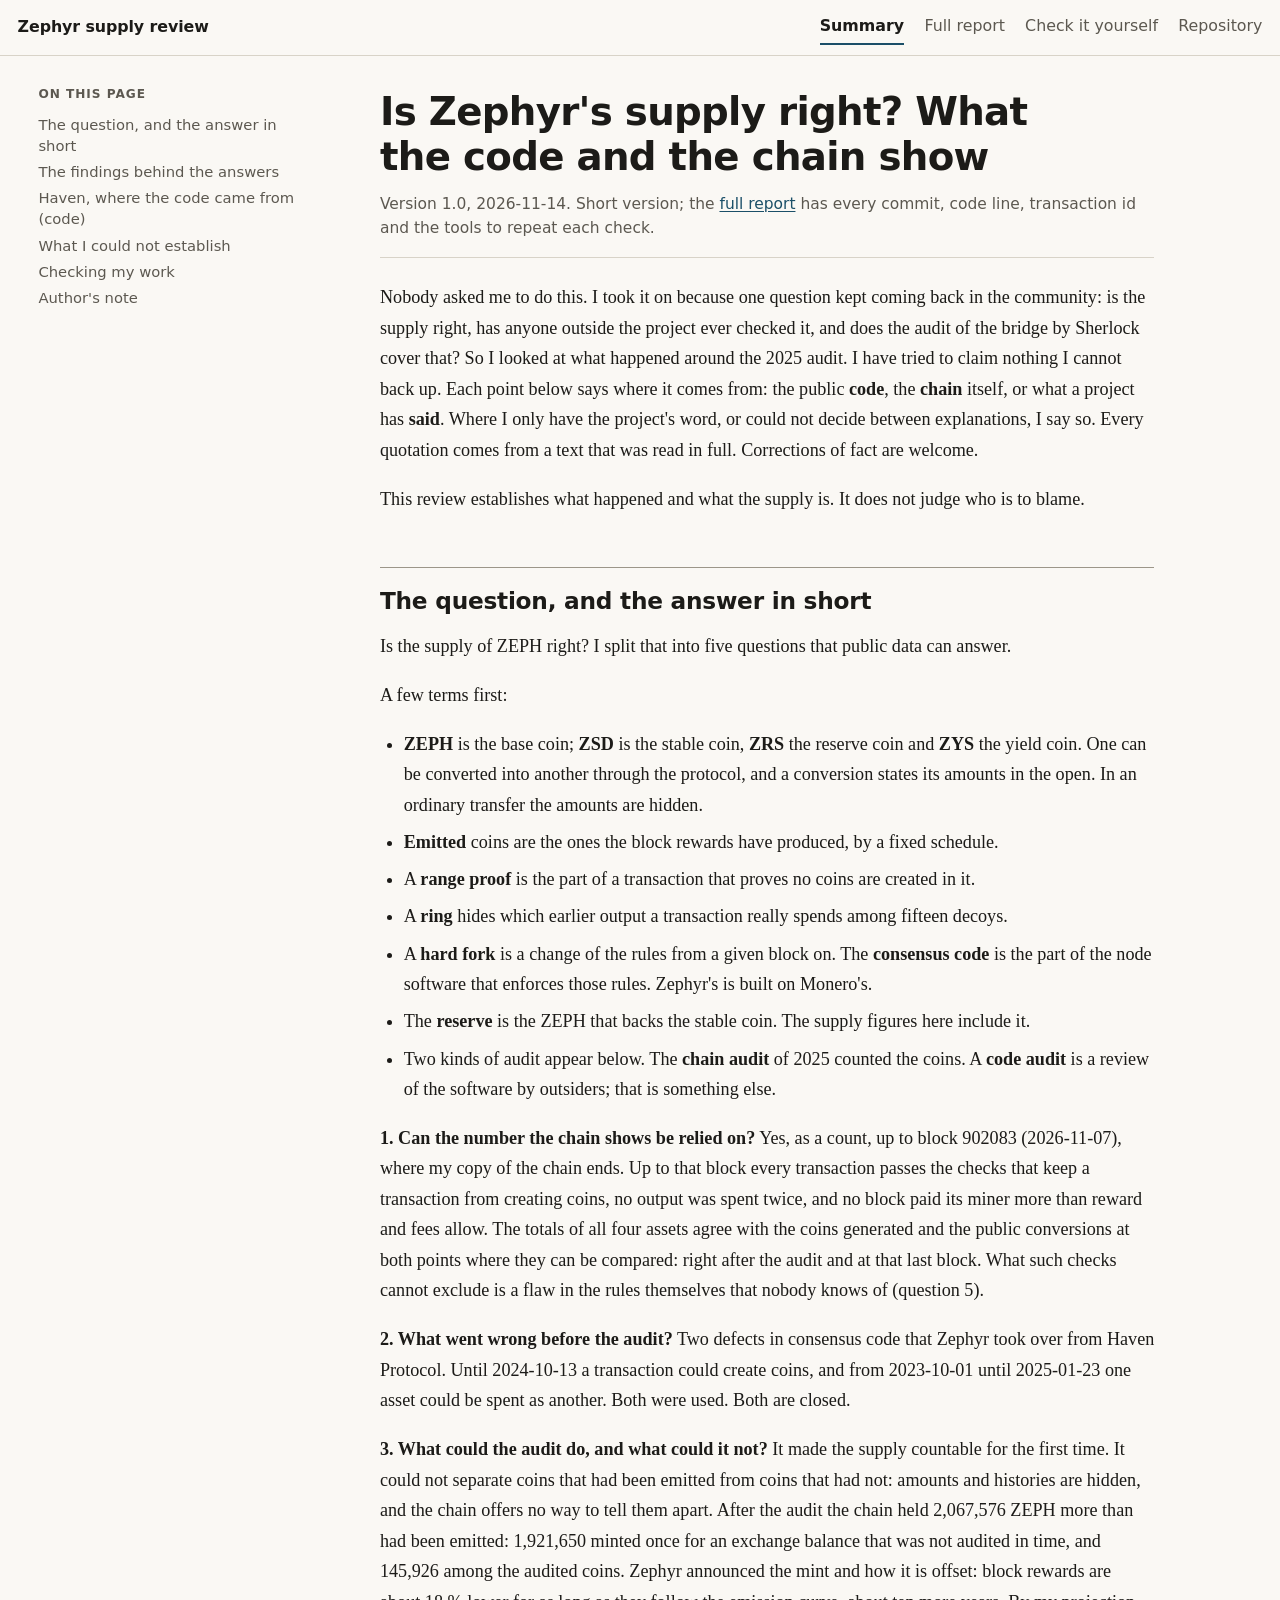
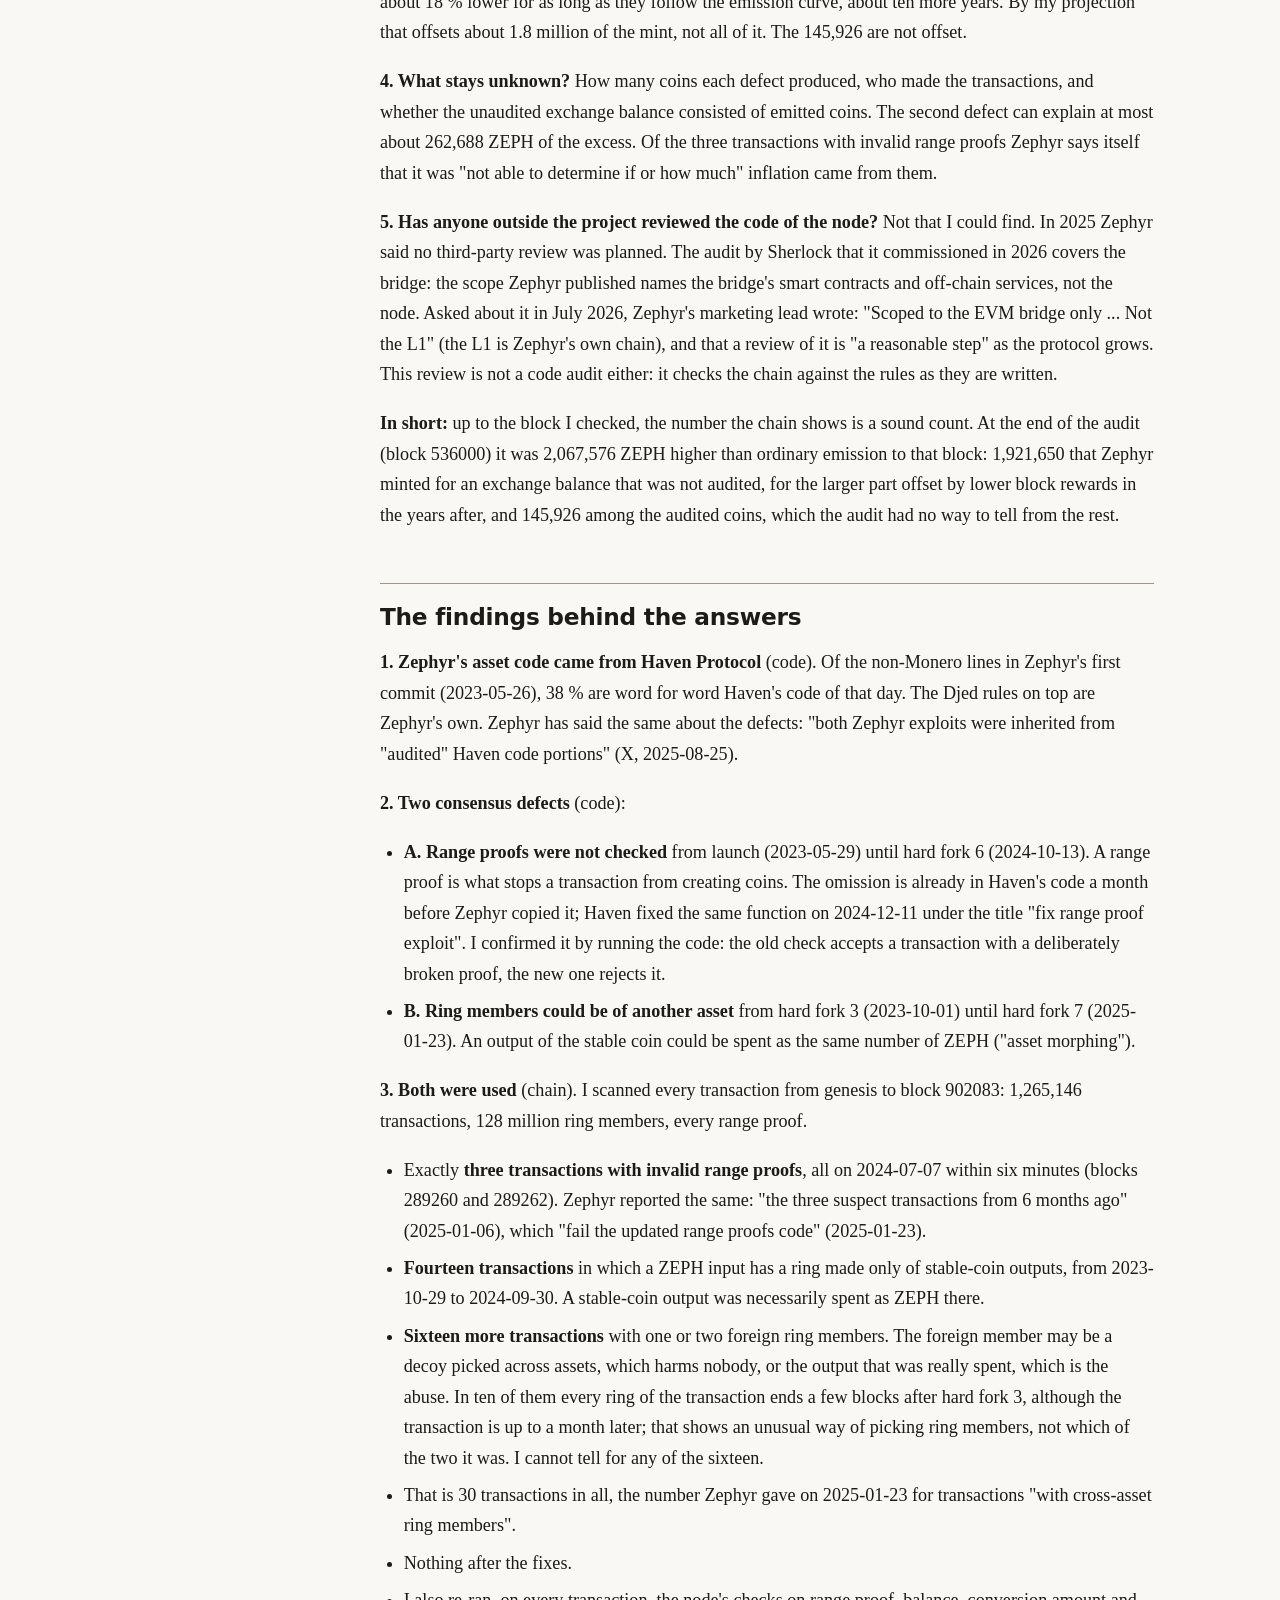
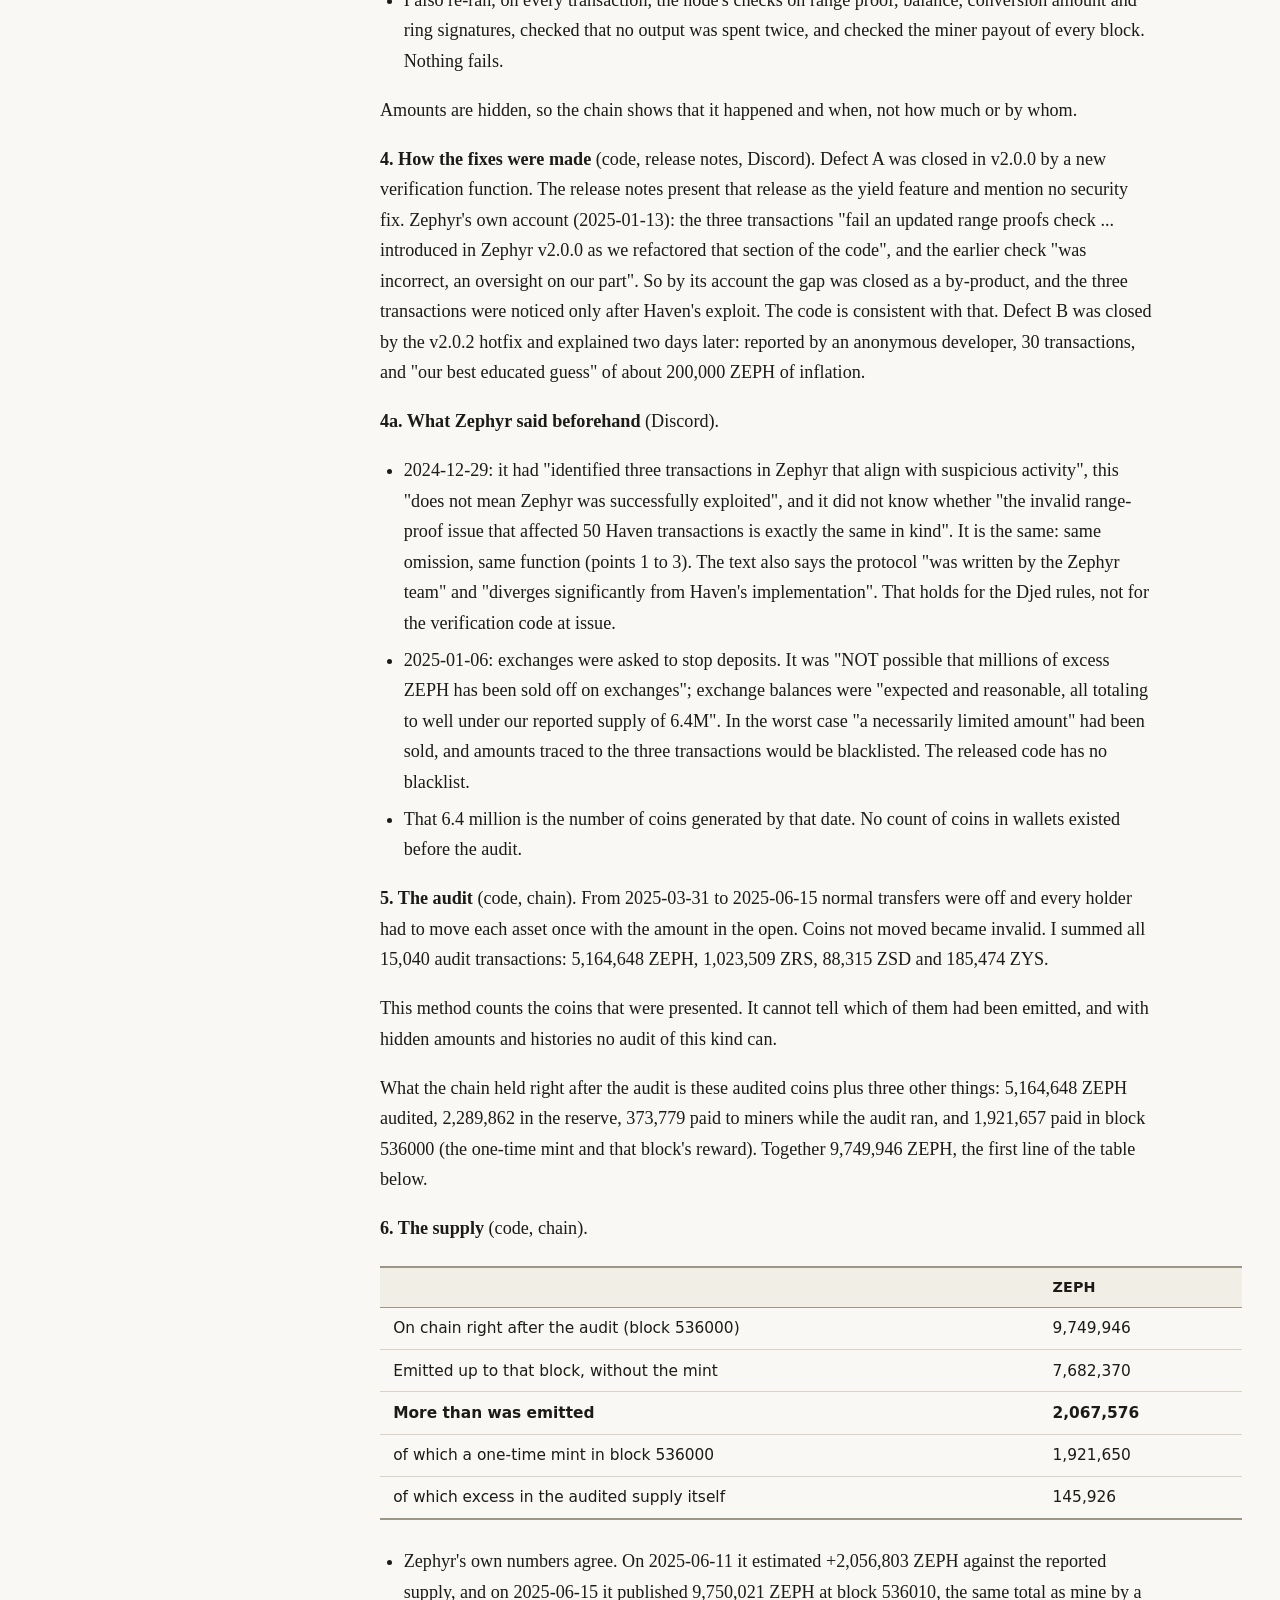
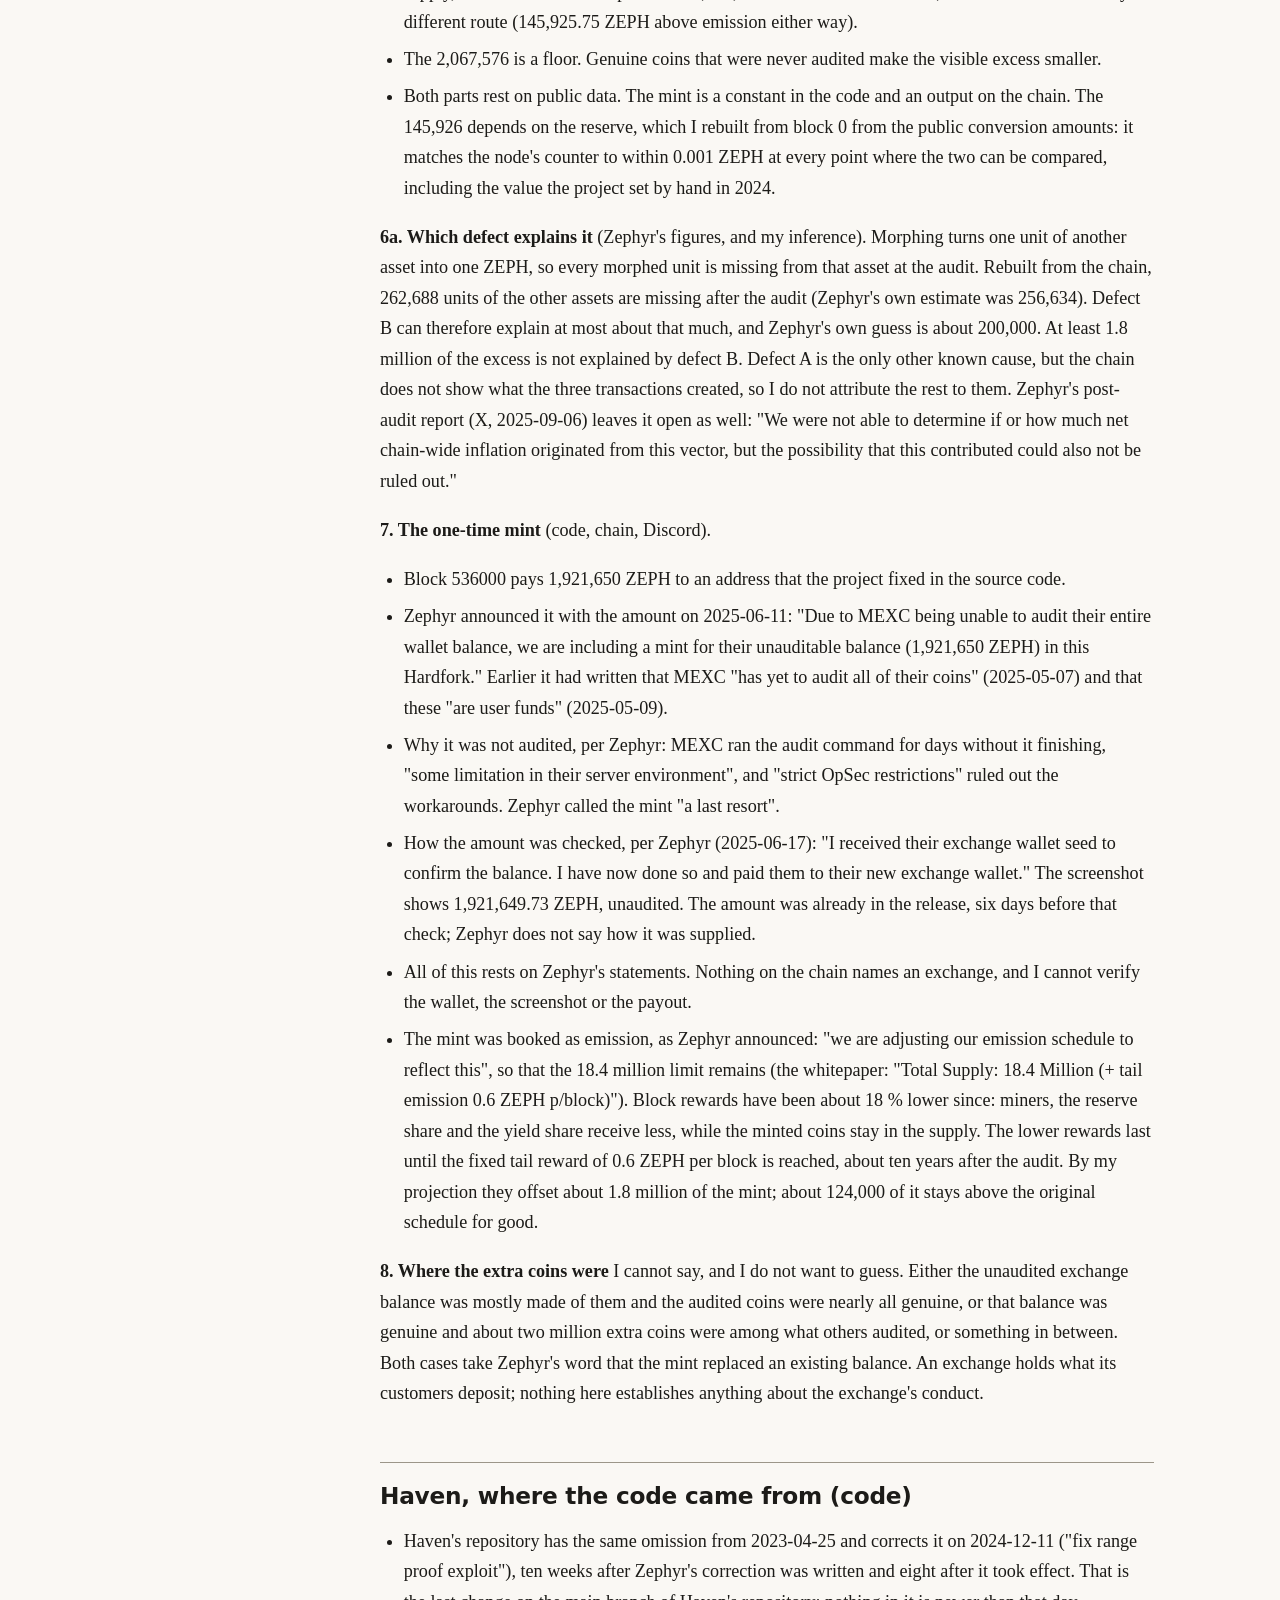
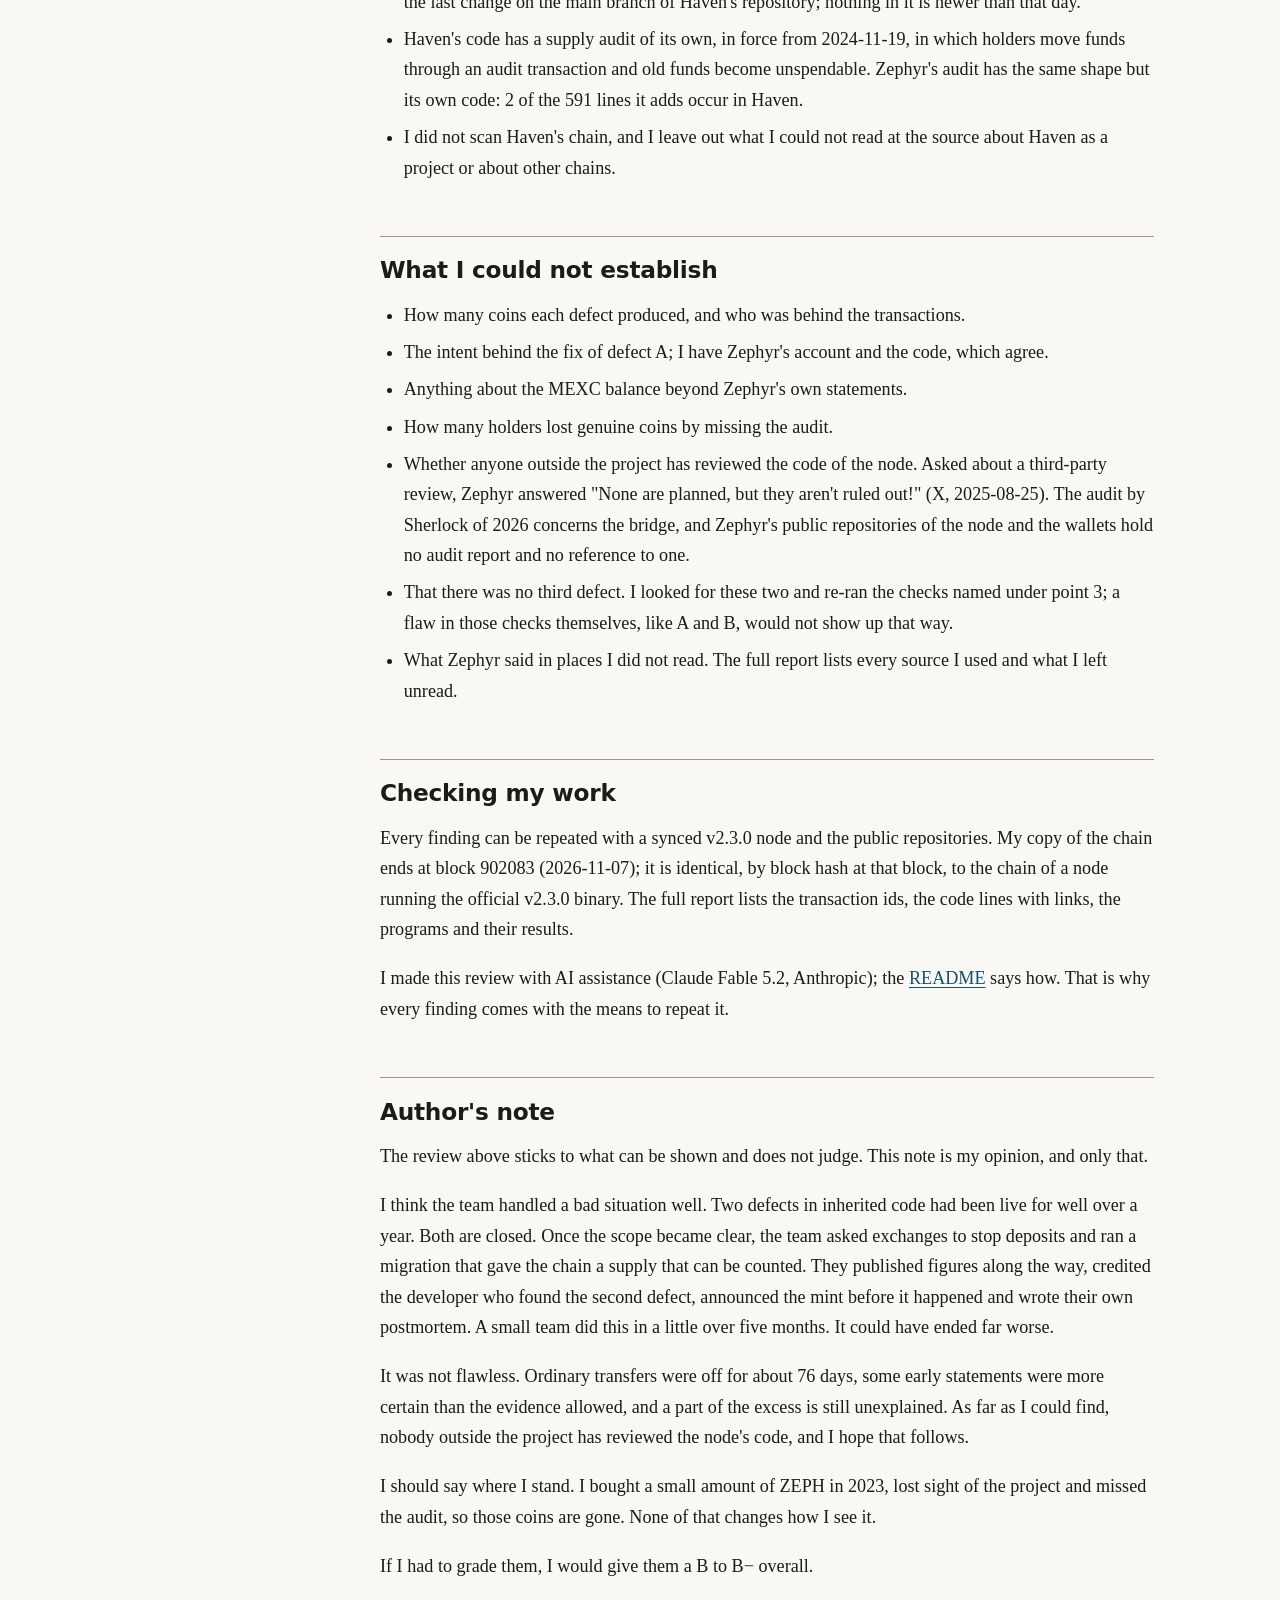
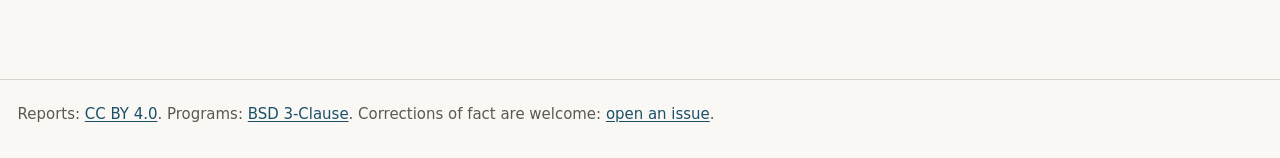
==== docs/index.html @ b732bb7c "Review of Zephyr's ZEPH supply after the 2025 chain audit, version 1.0 - REPORT.md, the short report" ====
<!doctype html>
<html lang="en">
<head>
<meta charset="utf-8">
<meta name="viewport" content="width=device-width, initial-scale=1">
<title>Is Zephyr&#x27;s supply right? What the code and the chain show</title>
<meta name="description" content="A review of the Zephyr Protocol supply after the 2025 chain audit: what the public code and the public chain show.">
<meta name="referrer" content="no-referrer">
<link rel="stylesheet" href="style.css">
</head>
<body class="index">
<a class="skip" href="#content">Skip to the text</a>
<header class="site">
<a class="name" href="index.html">Zephyr supply review</a>
<nav aria-label="Pages"><a href="index.html" aria-current="page">Summary</a><a href="full.html">Full report</a><a href="verify.html">Check it yourself</a><a href="https://github.com/loki-notfound/zephyr-supply-review">Repository</a></nav>
</header>
<div class="layout">
<aside>
<details class="toc"><summary>On this page</summary><ol><li><a href="#the-question-and-the-answer-in-short">The question, and the answer in short</a></li><li><a href="#the-findings-behind-the-answers">The findings behind the answers</a></li><li><a href="#haven-where-the-code-came-from-code">Haven, where the code came from (code)</a></li><li><a href="#what-i-could-not-establish">What I could not establish</a></li><li><a href="#checking-my-work">Checking my work</a></li><li><a href="#author-s-note">Author&#x27;s note</a></li></ol></details>
<nav class="toc" aria-label="On this page"><p class="label">On this page</p><ol><li><a href="#the-question-and-the-answer-in-short">The question, and the answer in short</a></li><li><a href="#the-findings-behind-the-answers">The findings behind the answers</a></li><li><a href="#haven-where-the-code-came-from-code">Haven, where the code came from (code)</a></li><li><a href="#what-i-could-not-establish">What I could not establish</a></li><li><a href="#checking-my-work">Checking my work</a></li><li><a href="#author-s-note">Author&#x27;s note</a></li></ol></nav>
</aside>
<main id="content">
<h1>Is Zephyr's supply right? What the code and the chain show</h1>
<p><em>Version 1.0, 2026-11-14. Short version; the <a href="full.html">full report</a> has every commit, code
line, transaction id and the tools to repeat each check.</em></p>
<p>Nobody asked me to do this. I took it on because one question kept coming back in the
community: is the supply right, has anyone outside the project ever checked it, and does the
audit of the bridge by Sherlock cover that? So I looked at what happened around the 2025 audit. I have
tried to claim nothing I cannot back up. Each point below says where it comes from: the public
<strong>code</strong>, the <strong>chain</strong> itself, or what a project has <strong>said</strong>. Where I only have the project's
word, or could not decide between explanations, I say so. Every quotation comes from
a text that was read in full. Corrections of fact are welcome.</p>
<p>This review establishes what happened and what the supply is. It does not judge who is to
blame.</p>
<h2 id="the-question-and-the-answer-in-short">The question, and the answer in short</h2>
<p>Is the supply of ZEPH right? I split that into five questions that public data can answer.</p>
<p>A few terms first:</p>
<ul>
<li><strong>ZEPH</strong> is the base coin; <strong>ZSD</strong> is the stable coin, <strong>ZRS</strong> the reserve coin and <strong>ZYS</strong> the
yield coin. One can be converted into another through the protocol, and a conversion states
its amounts in the open. In an ordinary transfer the amounts are hidden.</li>
<li><strong>Emitted</strong> coins are the ones the block rewards have produced, by a fixed schedule.</li>
<li>A <strong>range proof</strong> is the part of a transaction that proves no coins are created in it.</li>
<li>A <strong>ring</strong> hides which earlier output a transaction really spends among fifteen decoys.</li>
<li>A <strong>hard fork</strong> is a change of the rules from a given block on. The <strong>consensus code</strong> is the
part of the node software that enforces those rules. Zephyr's is built on Monero's.</li>
<li>The <strong>reserve</strong> is the ZEPH that backs the stable coin. The supply figures here include it.</li>
<li>Two kinds of audit appear below. The <strong>chain audit</strong> of 2025 counted the coins. A <strong>code
audit</strong> is a review of the software by outsiders; that is something else.</li>
</ul>
<p><strong>1. Can the number the chain shows be relied on?</strong> Yes, as a count, up to block 902083
(2026-11-07), where my copy of the chain ends. Up to that block every transaction passes the
checks that keep a transaction from creating coins, no output was spent twice, and no block
paid its miner more than reward and fees allow. The totals of all four assets agree with the
coins generated and the public conversions at both points where they can be compared: right
after the audit and at that last block. What such checks cannot exclude is a flaw in the rules themselves that nobody knows of
(question 5).</p>
<p><strong>2. What went wrong before the audit?</strong> Two defects in consensus code that Zephyr took over
from Haven Protocol. Until 2024-10-13 a transaction could create coins, and from 2023-10-01
until 2025-01-23 one asset could be spent as another. Both were used. Both are closed.</p>
<p><strong>3. What could the audit do, and what could it not?</strong> It made the supply countable for the
first time. It could not separate coins that had been emitted from coins that had not: amounts
and histories are hidden, and the chain offers no way to tell them apart. After the audit the
chain held 2,067,576 ZEPH more than had been emitted: 1,921,650 minted once for an exchange
balance that was not audited in time, and 145,926 among the audited coins. Zephyr announced the
mint and how it is offset: block rewards are about 18 % lower for as long as they follow the
emission curve, about ten more years. By my projection that offsets about 1.8 million of the
mint, not all of it. The 145,926 are not offset.</p>
<p><strong>4. What stays unknown?</strong> How many coins each defect produced, who made the transactions, and
whether the unaudited exchange balance consisted of emitted coins. The second defect can
explain at most about 262,688 ZEPH of the excess. Of the three transactions with invalid range
proofs Zephyr says itself that it was &quot;not able to determine if or how much&quot; inflation came
from them.</p>
<p><strong>5. Has anyone outside the project reviewed the code of the node?</strong> Not that I could find. In
2025 Zephyr said no third-party review was planned. The audit by Sherlock that it commissioned in 2026 covers the bridge:
the scope Zephyr published names the bridge's smart contracts and off-chain services, not the
node. Asked about it in July 2026, Zephyr's marketing lead wrote: &quot;Scoped to the EVM bridge
only ... Not the L1&quot; (the L1 is Zephyr's own chain), and that a review of it is &quot;a reasonable
step&quot; as the protocol grows. This review is not a code audit either: it checks the chain against the rules as they are
written.</p>
<p><strong>In short:</strong> up to the block I checked, the number the chain shows is a sound count. At the
end of the audit (block 536000) it was 2,067,576 ZEPH higher than ordinary emission to that
block: 1,921,650 that Zephyr minted for an exchange balance that was not audited, for the larger
part offset by lower block rewards in the years after, and 145,926 among the audited coins,
which the audit had no way to tell from the rest.</p>
<h2 id="the-findings-behind-the-answers">The findings behind the answers</h2>
<p><strong>1. Zephyr's asset code came from Haven Protocol</strong> (code). Of the non-Monero lines in Zephyr's
first commit (2023-05-26), 38 % are word for word Haven's code of that day. The Djed rules on
top are Zephyr's own. Zephyr has said the same about the defects: &quot;both Zephyr exploits were
inherited from &quot;audited&quot; Haven code portions&quot; (X, 2025-08-25).</p>
<p><strong>2. Two consensus defects</strong> (code):</p>
<ul>
<li><strong>A. Range proofs were not checked</strong> from launch (2023-05-29) until hard fork 6 (2024-10-13).
A range proof is what stops a transaction from creating coins. The omission is already in
Haven's code a month before Zephyr copied it; Haven fixed the same function on 2024-12-11
under the title &quot;fix range proof exploit&quot;. I confirmed it by running the code: the old check
accepts a transaction with a deliberately broken proof, the new one rejects it.</li>
<li><strong>B. Ring members could be of another asset</strong> from hard fork 3 (2023-10-01) until hard fork 7
(2025-01-23). An output of the stable coin could be spent as the same number of ZEPH (&quot;asset
morphing&quot;).</li>
</ul>
<p><strong>3. Both were used</strong> (chain). I scanned every transaction from genesis to block 902083:
1,265,146 transactions, 128 million ring members, every range proof.</p>
<ul>
<li>Exactly <strong>three transactions with invalid range proofs</strong>, all on 2024-07-07 within six
minutes (blocks 289260 and 289262). Zephyr reported the same: &quot;the three suspect
transactions from 6 months ago&quot; (2025-01-06), which &quot;fail the updated range proofs code&quot;
(2025-01-23).</li>
<li><strong>Fourteen transactions</strong> in which a ZEPH input has a ring made only of stable-coin outputs,
from 2023-10-29 to 2024-09-30. A stable-coin output was necessarily spent as ZEPH there.</li>
<li><strong>Sixteen more transactions</strong> with one or two foreign ring members. The foreign member may be
a decoy picked across assets, which harms nobody, or the output that was really spent, which
is the abuse. In ten of them every ring of the transaction ends a few blocks after hard fork
3, although the transaction is up to a month later; that shows an unusual way of picking ring
members, not which of the two it was. I cannot tell for any of the sixteen.</li>
<li>That is 30 transactions in all, the number Zephyr gave on 2025-01-23 for transactions &quot;with
cross-asset ring members&quot;.</li>
<li>Nothing after the fixes.</li>
<li>I also re-ran, on every transaction, the node's checks on range proof, balance, conversion
amount and ring signatures, checked that no output was spent twice, and checked the miner
payout of every block. Nothing fails.</li>
</ul>
<p>Amounts are hidden, so the chain shows that it happened and when, not how much or by whom.</p>
<p><strong>4. How the fixes were made</strong> (code, release notes, Discord). Defect A was closed in v2.0.0 by a
new verification function. The release notes present that release as the yield feature and
mention no security fix. Zephyr's own account (2025-01-13): the three transactions &quot;fail an
updated range proofs check ... introduced in Zephyr v2.0.0 as we refactored that section of the
code&quot;, and the earlier check &quot;was incorrect, an oversight on our part&quot;. So by its account the
gap was closed as a by-product, and the three transactions were noticed only after Haven's
exploit. The code is consistent with that. Defect B was closed by the v2.0.2 hotfix and explained
two days later: reported by an anonymous developer, 30 transactions, and &quot;our best educated
guess&quot; of about 200,000 ZEPH of inflation.</p>
<p><strong>4a. What Zephyr said beforehand</strong> (Discord).</p>
<ul>
<li>2024-12-29: it had &quot;identified three transactions in Zephyr that align with suspicious
activity&quot;, this &quot;does not mean Zephyr was successfully exploited&quot;, and it did not know whether
&quot;the invalid range-proof issue that affected 50 Haven transactions is exactly the same in
kind&quot;. It is the same: same omission, same function (points 1 to 3). The text also says the
protocol &quot;was written by the Zephyr team&quot; and &quot;diverges significantly from Haven's
implementation&quot;. That holds for the Djed rules, not for the verification code at issue.</li>
<li>2025-01-06: exchanges were asked to stop deposits. It was &quot;NOT possible that millions of
excess ZEPH has been sold off on exchanges&quot;; exchange balances were &quot;expected and reasonable,
all totaling to well under our reported supply of 6.4M&quot;. In the worst case &quot;a necessarily
limited amount&quot; had been sold, and amounts traced to the three transactions would be
blacklisted. The released code has no blacklist.</li>
<li>That 6.4 million is the number of coins generated by that date. No count of coins in wallets
existed before the audit.</li>
</ul>
<p><strong>5. The audit</strong> (code, chain). From 2025-03-31 to 2025-06-15 normal transfers were off and
every holder had to move each asset once with the amount in the open. Coins not moved became
invalid. I summed all 15,040 audit transactions: 5,164,648 ZEPH, 1,023,509 ZRS, 88,315 ZSD and
185,474 ZYS.</p>
<p>This method counts the coins that were presented. It cannot tell which of them had been
emitted, and with hidden amounts and histories no audit of this kind can.</p>
<p>What the chain held right after the audit is these audited coins plus three other things:
5,164,648 ZEPH audited, 2,289,862 in the reserve, 373,779 paid to miners while the audit ran,
and 1,921,657 paid in block 536000 (the one-time mint and that block's reward). Together
9,749,946 ZEPH, the first line of the table below.</p>
<p><strong>6. The supply</strong> (code, chain).</p>
<div class="table"><table>
<thead>
<tr>
<th></th>
<th>ZEPH</th>
</tr>
</thead>
<tbody>
<tr>
<td>On chain right after the audit (block 536000)</td>
<td class="nw">9,749,946</td>
</tr>
<tr>
<td>Emitted up to that block, without the mint</td>
<td class="nw">7,682,370</td>
</tr>
<tr>
<td><strong>More than was emitted</strong></td>
<td><strong>2,067,576</strong></td>
</tr>
<tr>
<td>of which a one-time mint in block 536000</td>
<td class="nw">1,921,650</td>
</tr>
<tr>
<td>of which excess in the audited supply itself</td>
<td class="nw">145,926</td>
</tr>
</tbody>
</table></div>
<ul>
<li>Zephyr's own numbers agree. On 2025-06-11 it estimated +2,056,803 ZEPH against the reported
supply, and on 2025-06-15 it published 9,750,021 ZEPH at block 536010, the same total as mine
by a different route (145,925.75 ZEPH above emission either way).</li>
<li>The 2,067,576 is a floor. Genuine coins that were never audited make the visible excess
smaller.</li>
<li>Both parts rest on public data. The mint is a constant in the code and an output on the
chain. The 145,926 depends on the reserve, which I rebuilt from block 0 from the public
conversion amounts: it matches the node's counter to within 0.001 ZEPH at every point where
the two can be compared, including the value the project set by hand in 2024.</li>
</ul>
<p><strong>6a. Which defect explains it</strong> (Zephyr's figures, and my inference). Morphing turns one unit
of another asset into one ZEPH, so every morphed unit is missing from that asset at the audit.
Rebuilt from the chain, 262,688 units of the other assets are missing after the audit (Zephyr's
own estimate was 256,634). Defect B can therefore explain at most about that much, and Zephyr's
own guess is about 200,000. At least 1.8 million of the excess is not explained by defect B.
Defect A is the only other known cause, but the chain does not show what the three transactions created, so I do not
attribute the rest to them. Zephyr's post-audit report (X, 2025-09-06) leaves it open as well: &quot;We
were not able to determine if or how much net chain-wide inflation originated from this vector,
but the possibility that this contributed could also not be ruled out.&quot;</p>
<p><strong>7. The one-time mint</strong> (code, chain, Discord).</p>
<ul>
<li>Block 536000 pays 1,921,650 ZEPH to an address that the project fixed in the source code.</li>
<li>Zephyr announced it with the amount on 2025-06-11: &quot;Due to MEXC being unable to audit their
entire wallet balance, we are including a mint for their unauditable balance (1,921,650 ZEPH)
in this Hardfork.&quot; Earlier it had written that MEXC &quot;has yet to audit all of their coins&quot;
(2025-05-07) and that these &quot;are user funds&quot; (2025-05-09).</li>
<li>Why it was not audited, per Zephyr: MEXC ran the audit command for days without it finishing,
&quot;some limitation in their server environment&quot;, and &quot;strict OpSec restrictions&quot; ruled out the
workarounds. Zephyr called the mint &quot;a last resort&quot;.</li>
<li>How the amount was checked, per Zephyr (2025-06-17): &quot;I received their exchange wallet seed to
confirm the balance. I have now done so and paid them to their new exchange wallet.&quot; The
screenshot shows 1,921,649.73 ZEPH, unaudited. The amount was already in the release, six
days before that check; Zephyr does not say how it was supplied.</li>
<li>All of this rests on Zephyr's statements. Nothing on the chain names an exchange, and I cannot
verify the wallet, the screenshot or the payout.</li>
<li>The mint was booked as emission, as Zephyr announced: &quot;we are adjusting our emission schedule
to reflect this&quot;, so that the 18.4 million limit remains (the whitepaper: &quot;Total Supply:
18.4 Million (+ tail emission 0.6 ZEPH p/block)&quot;). Block rewards have been about 18 %
lower since: miners, the reserve share and the yield share receive less, while the minted
coins stay in the supply. The lower rewards last until the fixed tail reward of 0.6 ZEPH per
block is reached, about ten years after the audit. By my projection they offset about 1.8
million of the mint; about 124,000 of it stays above the original schedule for good.</li>
</ul>
<p><strong>8. Where the extra coins were</strong> I cannot say, and I do not want to guess. Either the unaudited
exchange balance was mostly made of them and the audited coins were nearly all genuine, or that
balance was genuine and about two million extra coins were among what others audited, or
something in between. Both cases take Zephyr's word that the mint replaced an existing balance.
An exchange holds what its customers deposit; nothing here establishes anything about the
exchange's conduct.</p>
<h2 id="haven-where-the-code-came-from-code">Haven, where the code came from (code)</h2>
<ul>
<li>Haven's repository has the same omission from 2023-04-25 and corrects it on 2024-12-11
(&quot;fix range proof exploit&quot;), ten weeks after Zephyr's correction was written and eight after
it took effect. That is the last change on the main branch of Haven's repository; nothing in it
is newer than that day.</li>
<li>Haven's code has a supply audit of its own, in force from 2024-11-19, in which holders move
funds through an audit transaction and old funds become unspendable. Zephyr's audit has the
same shape but its own code: 2 of the 591 lines it adds occur in Haven.</li>
<li>I did not scan Haven's chain, and I leave out what I could not read at the source about Haven
as a project or about other chains.</li>
</ul>
<h2 id="what-i-could-not-establish">What I could not establish</h2>
<ul>
<li>How many coins each defect produced, and who was behind the transactions.</li>
<li>The intent behind the fix of defect A; I have Zephyr's account and the code, which agree.</li>
<li>Anything about the MEXC balance beyond Zephyr's own statements.</li>
<li>How many holders lost genuine coins by missing the audit.</li>
<li>Whether anyone outside the project has reviewed the code of the node. Asked about a
third-party review, Zephyr answered &quot;None are planned, but they aren't ruled out!&quot; (X,
2025-08-25). The audit by Sherlock of 2026 concerns the bridge, and Zephyr's public
repositories of the node and the wallets hold no audit report and no reference to one.</li>
<li>That there was no third defect. I looked for these two and re-ran the checks named under point 3; a
flaw in those checks themselves, like A and B, would not show up that way.</li>
<li>What Zephyr said in places I did not read. The full report lists every source I used and
what I left unread.</li>
</ul>
<h2 id="checking-my-work">Checking my work</h2>
<p>Every finding can be repeated with a synced v2.3.0 node and the public repositories. My copy of
the chain ends at block 902083 (2026-11-07); it is identical, by block hash at that block, to
the chain of a node running the official v2.3.0 binary. The full report lists the transaction ids, the code lines with
links, the programs and their results.</p>
<p>I made this review with AI assistance (Claude Fable 5.2, Anthropic); the
<a href="verify.html#how-this-was-made">README</a> says how. That is why every finding comes with the means
to repeat it.</p>
<h2 id="author-s-note">Author's note</h2>
<p>The review above sticks to what can be shown and does not judge. This note is my opinion, and
only that.</p>
<p>I think the team handled a bad situation well. Two defects in inherited code had been live for
well over a year. Both are closed. Once the scope became clear, the team asked exchanges to
stop deposits and ran a migration that gave the chain a supply that can be counted. They published
figures along the way, credited the developer who found the second defect, announced the
mint before it happened and wrote their own postmortem. A small team did this in a little
over five months. It could have ended far worse.</p>
<p>It was not flawless. Ordinary transfers were off for about 76 days, some early statements were
more certain than the evidence allowed, and a part of the excess is still unexplained. As far
as I could find, nobody outside the project has reviewed the node's code, and I hope that
follows.</p>
<p>I should say where I stand. I bought a small amount of ZEPH in 2023, lost sight of the project
and missed the audit, so those coins are gone. None of that changes how I see it.</p>
<p>If I had to grade them, I would give them a B to B− overall.</p>

</main>
</div>
<footer class="site">
<p>Reports: <a href="https://github.com/loki-notfound/zephyr-supply-review/blob/main/LICENSE-REPORTS.md">CC BY 4.0</a>. Programs: <a href="https://github.com/loki-notfound/zephyr-supply-review/blob/main/LICENSE">BSD 3-Clause</a>.
Corrections of fact are welcome: <a href="https://github.com/loki-notfound/zephyr-supply-review/issues">open an issue</a>.</p>
</footer>
</body>
</html>
---- docs/style.css ----
/* One stylesheet, no scripts, nothing loaded from elsewhere.
   Editorial monograph layout: readable prose measure, booktabs tables,
   quiet evidence tags, light/dark system schemes, and print support. */

:root {
  --bg: #faf8f4;
  --surface: #f1eee6;
  --surface-2: #e7e3d8;
  --text: #1c1b18;
  --muted: #5c5850;
  --rule: #d8d3c8;
  --rule-strong: #9c9689;
  --accent: #1b4f68;
  --accent-soft: #e6eff3;
  --quote: #8c6d23;
  --measure: 44rem;
  --head: 3rem;
  --serif: Charter, "Bitstream Charter", "Sitka Text", Cambria, Georgia, serif;
  --sans: system-ui, -apple-system, "Segoe UI", Roboto, "Helvetica Neue", Arial, sans-serif;
  --mono: ui-monospace, "SF Mono", "Cascadia Mono", Menlo, Consolas, "Liberation Mono", monospace;
}

@media (prefers-color-scheme: dark) {
  :root {
    --bg: #141619;
    --surface: #1c1f24;
    --surface-2: #262a31;
    --text: #e4e0d8;
    --muted: #9e998e;
    --rule: #2e333b;
    --rule-strong: #555c68;
    --accent: #7ab3ce;
    --accent-soft: #1b2b34;
    --quote: #c4a352;
  }
}

* { box-sizing: border-box; }

html {
  -webkit-text-size-adjust: 100%;
  font-size: clamp(100%, 95% + 0.2vw, 110%);
  scroll-padding-top: calc(var(--head) + 1rem);
}

body {
  margin: 0;
  background: var(--bg);
  color: var(--text);
  font: 1.03125rem/1.68 var(--serif);
  overflow-x: clip;
}

a {
  color: var(--accent);
  text-decoration-thickness: 1px;
  text-underline-offset: 0.16em;
}
a:hover { text-decoration-thickness: 2px; }

.skip { position: absolute; left: -999rem; }
.skip:focus {
  left: 1rem; top: 0.5rem; z-index: 20;
  background: var(--bg); color: var(--text);
  border: 1px solid var(--rule-strong);
  padding: 0.4rem 0.7rem;
  font-family: var(--sans); font-size: 0.875rem;
}

/* Header and footer */
header.site, footer.site {
  font-family: var(--sans);
  font-size: 0.9rem;
  padding-inline: max(1rem, calc((100vw - 82rem) / 2 + clamp(1rem, 3vw, 2.5rem)));
}

header.site {
  min-height: var(--head);
  display: flex;
  flex-wrap: wrap;
  gap: 0.3rem 1.25rem;
  align-items: center;
  justify-content: space-between;
  padding-block: 0.55rem;
  background: var(--bg);
  border-bottom: 1px solid var(--rule);
}

@media (min-width: 48rem) {
  header.site {
    position: sticky;
    top: 0;
    z-index: 10;
  }
}

header.site .name {
  font-weight: 680;
  color: var(--text);
  text-decoration: none;
  letter-spacing: -0.005em;
  white-space: nowrap;
}

header.site nav {
  display: flex;
  flex-wrap: wrap;
  gap: 0.15rem 1.15rem;
}

header.site nav a {
  text-decoration: none;
  color: var(--muted);
  padding: 0.2rem 0;
  border-bottom: 2px solid transparent;
  white-space: nowrap;
}

header.site nav a:hover { color: var(--text); }
header.site nav a[aria-current="page"] {
  color: var(--text);
  font-weight: 550;
  border-bottom-color: var(--accent);
}

@media (max-width: 30rem) {
  header.site { font-size: 0.84rem; gap: 0.25rem 0.75rem; }
  header.site nav { font-size: 0.8rem; gap: 0.1rem 0.62rem; }
}

footer.site {
  border-top: 1px solid var(--rule);
  color: var(--muted);
  font-size: 0.85rem;
  padding-block: 1.25rem 1.75rem;
  margin-top: 3.5rem;
}
footer.site p { margin: 0; }

/* Page grid */
.layout {
  max-width: 82rem;
  margin: 0 auto;
  padding-inline: clamp(1rem, 3vw, 2.5rem);
}

main {
  min-width: 0;
  padding: 1.5rem 0 1rem;
}
main > * { max-width: var(--measure); }
main > .table, main > pre { max-width: 100%; }

aside nav.toc { display: none; }
aside details.toc {
  background: var(--surface);
  border: 1px solid var(--rule);
  border-radius: 4px;
  padding: 0.55rem 0.85rem;
  margin: 0.9rem 0 0.25rem;
}

@media (min-width: 62rem) {
  .layout {
    display: grid;
    grid-template-columns: 16.5rem minmax(0, 1fr);
    gap: clamp(2.25rem, 4vw, 4rem);
    align-items: start;
  }
  aside {
    position: sticky;
    top: var(--head);
    max-height: calc(100vh - var(--head));
    overflow-y: auto;
    padding: 1.75rem 0.6rem 2.5rem 0;
    scrollbar-width: thin;
    scrollbar-color: var(--rule) transparent;
  }
  aside nav.toc { display: block; }
  aside details.toc { display: none; }
  main { padding-top: 1.75rem; }
}

/* Sidebar contents */
.toc {
  font-family: var(--sans);
  font-size: 0.84rem;
  line-height: 1.42;
}
.toc summary, .toc .label, .part {
  font: 680 0.69rem/1.3 var(--sans);
  text-transform: uppercase;
  letter-spacing: 0.08em;
  color: var(--muted);
}
.toc summary { cursor: pointer; user-select: none; }
.toc .label { margin: 0 0 0.7rem; }
.toc .part { margin: 1.25rem 0 0.35rem; color: var(--accent); }
.toc .label + .part, .toc summary + .part { margin-top: 0.65rem; }
.toc ol { list-style: none; margin: 0; padding: 0; }
.toc ol ol {
  padding-left: 0.8rem;
  margin: 0.2rem 0 0.45rem;
  border-left: 1px solid var(--rule);
}
.toc li { margin: 0.3rem 0; }
.toc ol ol li { margin: 0.2rem 0; }
.toc a { color: var(--muted); text-decoration: none; display: inline-block; }
.toc a:hover { color: var(--accent); text-decoration: underline; }

/* The six-part index at the top of the full report */
.parts {
  display: grid;
  grid-template-columns: 1fr;
  gap: 1.1rem 2rem;
  margin: 1.75rem 0 2.25rem;
  padding: 1.15rem 0;
  border-top: 2px solid var(--rule-strong);
  border-bottom: 2px solid var(--rule-strong);
}

@media (min-width: 42rem) {
  .parts {
    grid-template-columns: repeat(2, minmax(0, 1fr));
    gap: 1.35rem 2.25rem;
  }
}

.parts section {
  font-family: var(--sans);
  padding-top: 0.75rem;
  border-top: 1px solid var(--rule);
}
.parts section:first-child { border-top: 0; padding-top: 0; }
@media (min-width: 42rem) {
  .parts section:nth-child(-n+2) { border-top: 0; padding-top: 0; }
}

.parts .part { margin: 0; color: var(--accent); }
.parts h3 { margin: 0.15rem 0 0.3rem; font-size: 1rem; font-weight: 650; }
.parts p { margin: 0 0 0.45rem; font-size: 0.83rem; line-height: 1.45; color: var(--muted); }
.parts ul { list-style: none; margin: 0; padding: 0; font-size: 0.84rem; line-height: 1.42; }
.parts li { margin: 0.2rem 0; }
.parts a { text-decoration: none; }
.parts a:hover { text-decoration: underline; }

/* Prose and headings */
h1, h2, h3 {
  font-family: var(--sans);
  line-height: 1.24;
  letter-spacing: -0.01em;
  text-wrap: balance;
}

h1 {
  font-size: clamp(1.6rem, 1.3rem + 1.25vw, 2.2rem);
  line-height: 1.16;
  font-weight: 700;
  letter-spacing: -0.018em;
  margin: 0.2rem 0 0.75rem;
}

h1 + p:has(> em) {
  font-family: var(--sans);
  font-size: 0.88rem;
  line-height: 1.5;
  color: var(--muted);
  padding-bottom: 1rem;
  margin-bottom: 1.35rem;
  border-bottom: 1px solid var(--rule);
}
h1 + p:has(> em) em { font-style: normal; }

h2 {
  font-size: 1.32rem;
  font-weight: 680;
  margin: 3rem 0 0.85rem;
  padding-top: 1.1rem;
  border-top: 1px solid var(--rule-strong);
}

h3 {
  font-size: 1.06rem;
  font-weight: 650;
  margin: 2.1rem 0 0.55rem;
}

p, ul, ol, blockquote, pre, .table {
  margin-top: 0;
  margin-bottom: 1.05rem;
}

ul, ol { padding-left: 1.35rem; }
li { margin: 0.38rem 0; }
li > ul, li > ol { margin: 0.35rem 0 0.45rem; }
li > p { margin-bottom: 0.5rem; }
strong { font-weight: 650; }

blockquote {
  margin: 1.25rem 0;
  padding: 0.6rem 1.1rem;
  border-left: 3px solid var(--quote);
  background: var(--surface);
  border-radius: 0 3px 3px 0;
  font-size: 0.96rem;
  line-height: 1.62;
}
blockquote p:last-child { margin-bottom: 0; }

/* Code, hashes, transaction ids */
code {
  font: 0.84em/1.45 var(--mono);
  background: var(--surface-2);
  padding: 0.1em 0.32em;
  border-radius: 3px;
  overflow-wrap: break-word;
}

pre {
  background: var(--surface);
  border: 1px solid var(--rule);
  border-left: 3px solid var(--rule-strong);
  border-radius: 3px;
  padding: 0.85rem 1rem;
  overflow-x: auto;
  max-width: 100%;
  width: fit-content;
  min-width: min(100%, var(--measure));
}
li pre { min-width: 0; max-width: 100%; width: 100%; }
pre code {
  background: none;
  padding: 0;
  font-size: 0.8125rem;
  line-height: 1.52;
  overflow-wrap: normal;
  word-break: normal;
  white-space: pre;
}

/* Booktabs-style tables */
.table {
  overflow-x: auto;
  max-width: 100%;
  margin: 1.25rem 0 1.5rem;
  border-top: 2px solid var(--rule-strong);
  border-bottom: 2px solid var(--rule-strong);
}
li .table { min-width: 0; max-width: 100%; }

table {
  border-collapse: collapse;
  width: 100%;
  font: 0.875rem/1.48 var(--sans);
  font-variant-numeric: tabular-nums;
}

th, td {
  text-align: left;
  vertical-align: top;
  padding: 0.52rem 0.75rem;
  border-bottom: 1px solid var(--rule);
}

th {
  background: var(--surface);
  font-weight: 650;
  font-size: 0.8125rem;
  letter-spacing: 0.01em;
  border-bottom: 1px solid var(--rule-strong);
  white-space: nowrap;
}

tbody tr:last-child td { border-bottom: 0; }
tbody tr:hover td { background: var(--surface); }

td code { font-size: 0.8rem; }
td.nw { white-space: nowrap; }
td:not(.nw) { min-width: 6.5rem; }
td:not(.nw):has(> code:only-child) { min-width: 0; }

/* Quiet typographic evidence tags: chain, code, stated */
.basis {
  font: 600 0.67em/1 var(--sans);
  letter-spacing: 0.045em;
  text-transform: uppercase;
  color: var(--muted);
  background: var(--surface);
  border: 1px solid var(--rule-strong);
  padding: 0.17em 0.42em;
  border-radius: 3px;
  white-space: nowrap;
  vertical-align: 0.1em;
}
h2 .basis, h3 .basis { font-size: 0.58em; vertical-align: 0.22em; }

a.ref { text-decoration: none; white-space: nowrap; }
a.ref:hover { text-decoration: underline; }

h2:target, h3:target {
  background: linear-gradient(var(--accent-soft), var(--accent-soft)) no-repeat 0 100% / 100% 0.4em;
}

@media (max-width: 30rem) {
  h2 { font-size: 1.18rem; margin-top: 2.35rem; }
  td:not(.nw) { min-width: 5.5rem; }
  th, td { padding: 0.45rem 0.55rem; }
}

@media print {
  @page { margin: 1.8cm 1.8cm 2cm; }
  :root {
    --bg: #fff;
    --surface: #f5f5f5;
    --surface-2: #efefef;
    --text: #000;
    --muted: #444;
    --rule: #ccc;
    --rule-strong: #666;
    --accent: #000;
    --accent-soft: #eee;
    --quote: #555;
  }
  html { font-size: 100%; }
  body { font-size: 10pt; line-height: 1.52; }
  header.site {
    position: static;
    padding: 0 0 0.35rem;
    border-bottom: 0.5pt solid #bbb;
    margin-bottom: 0.75rem;
    min-height: 0;
  }
  header.site .name { font-size: 8.5pt; color: #555; font-weight: 600; }
  header.site nav, aside, .parts, .skip { display: none !important; }
  footer.site { padding: 0.75rem 0 0; margin-top: 2rem; font-size: 8.5pt; }
  .layout { display: block; max-width: none; padding: 0; }
  main { padding: 0; }
  main > * { max-width: none; }
  h1 { font-size: 19pt; }
  h2 { font-size: 13pt; margin-top: 1.8rem; }
  h3 { font-size: 11pt; }
  blockquote { background: none; border-left: 2pt solid #666; padding: 0.15rem 0 0.15rem 0.85rem; }
  pre { white-space: pre-wrap; word-break: break-word; border-left: 2pt solid #666; }
  .table { overflow: visible; width: auto; }
  table { font-size: 8.5pt; }
  th, td { padding: 0.3rem 0.45rem; }
  td code { font-size: 7.5pt; overflow-wrap: anywhere; }
  td.nw { white-space: nowrap; }
  .basis { background: none; border: 0.75pt solid #777; color: #222; }
  a { color: inherit; text-decoration: underline; text-decoration-color: #999; }
  h1, h2, h3 { break-after: avoid; }
  tr, blockquote, pre { break-inside: avoid; }
}
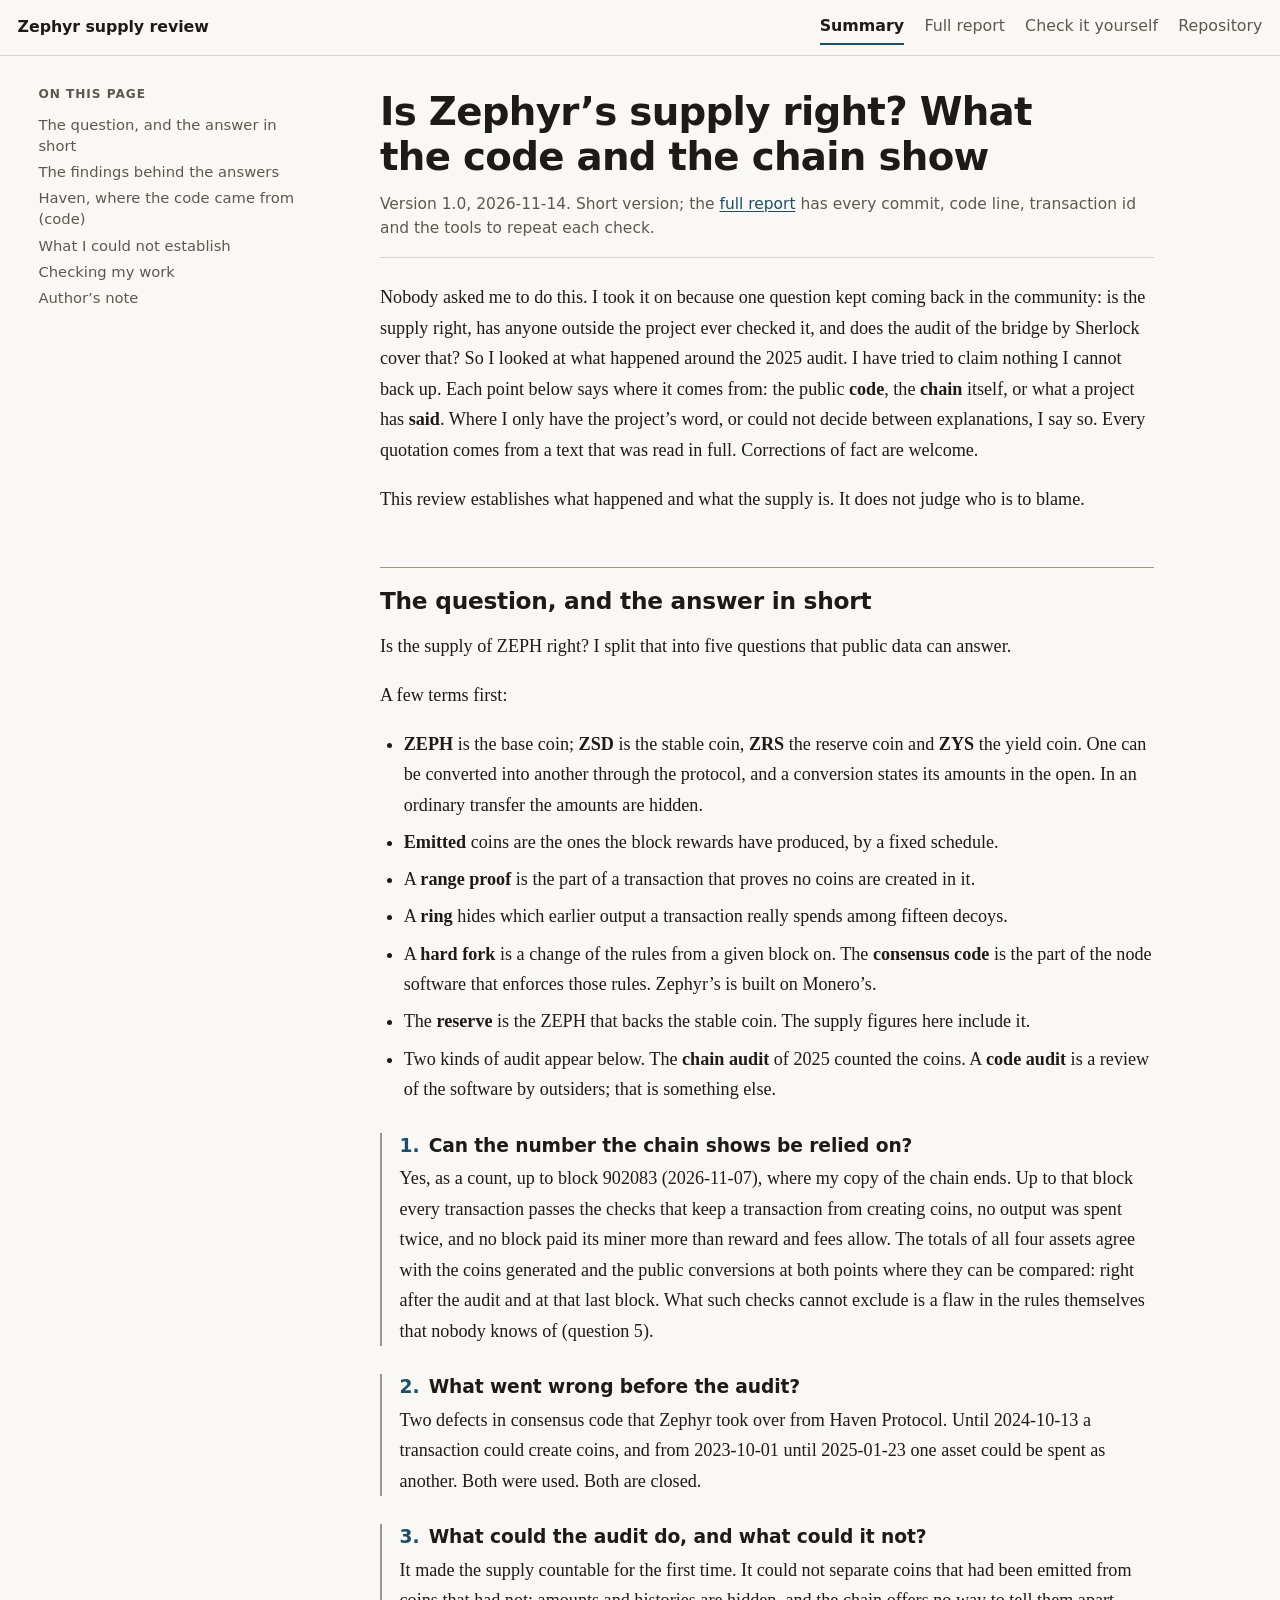
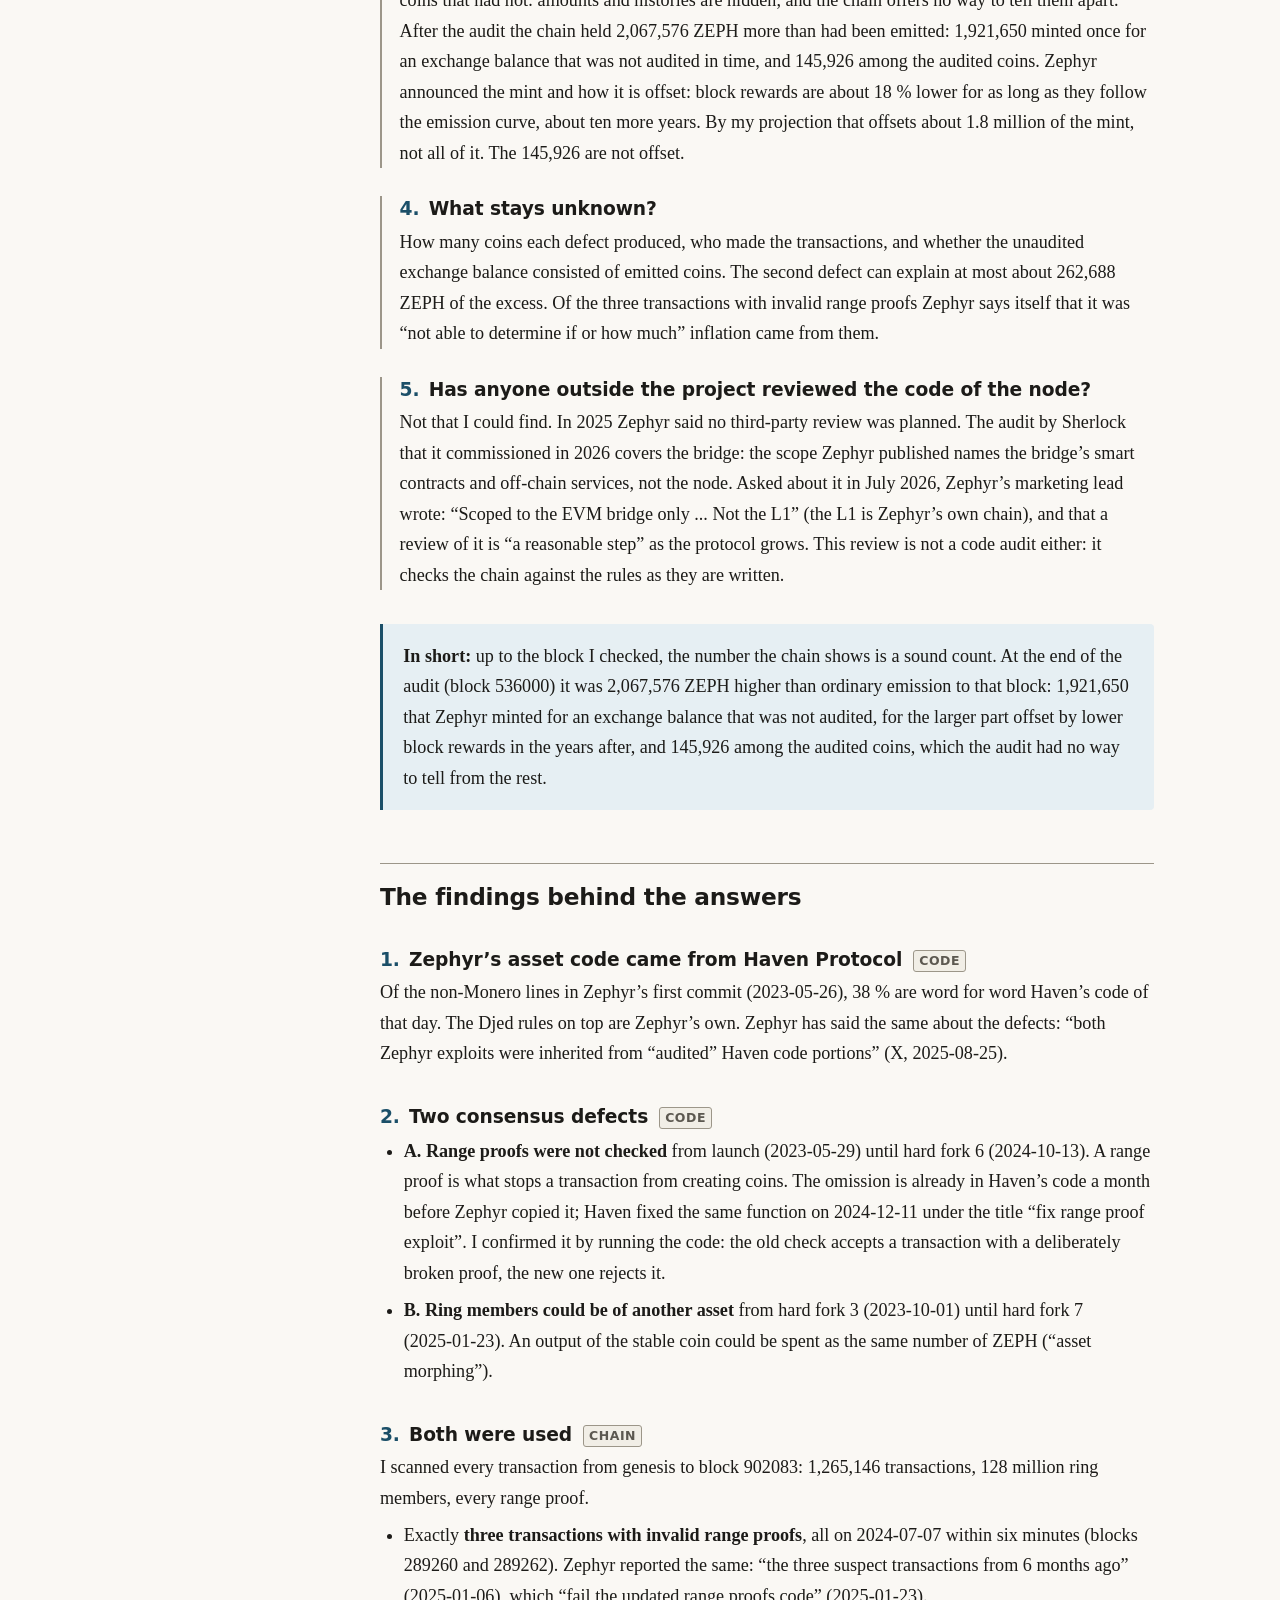
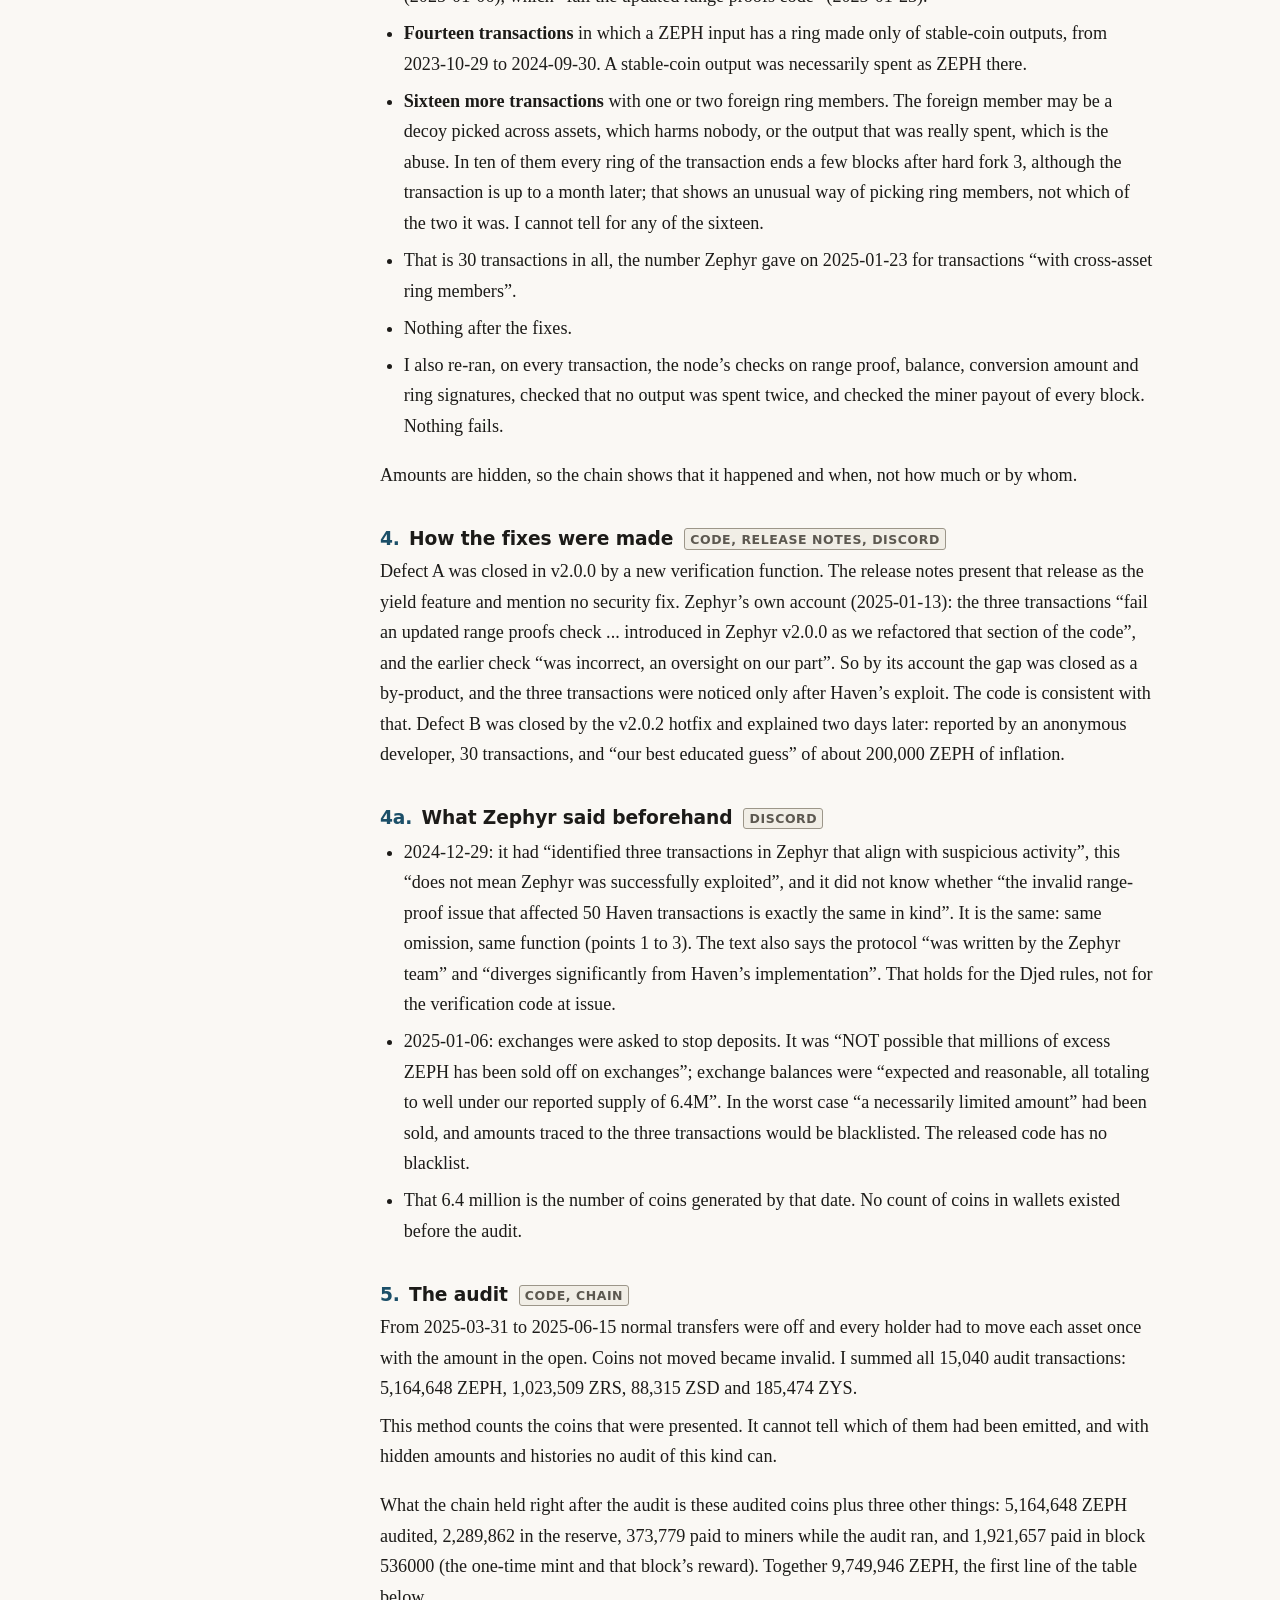
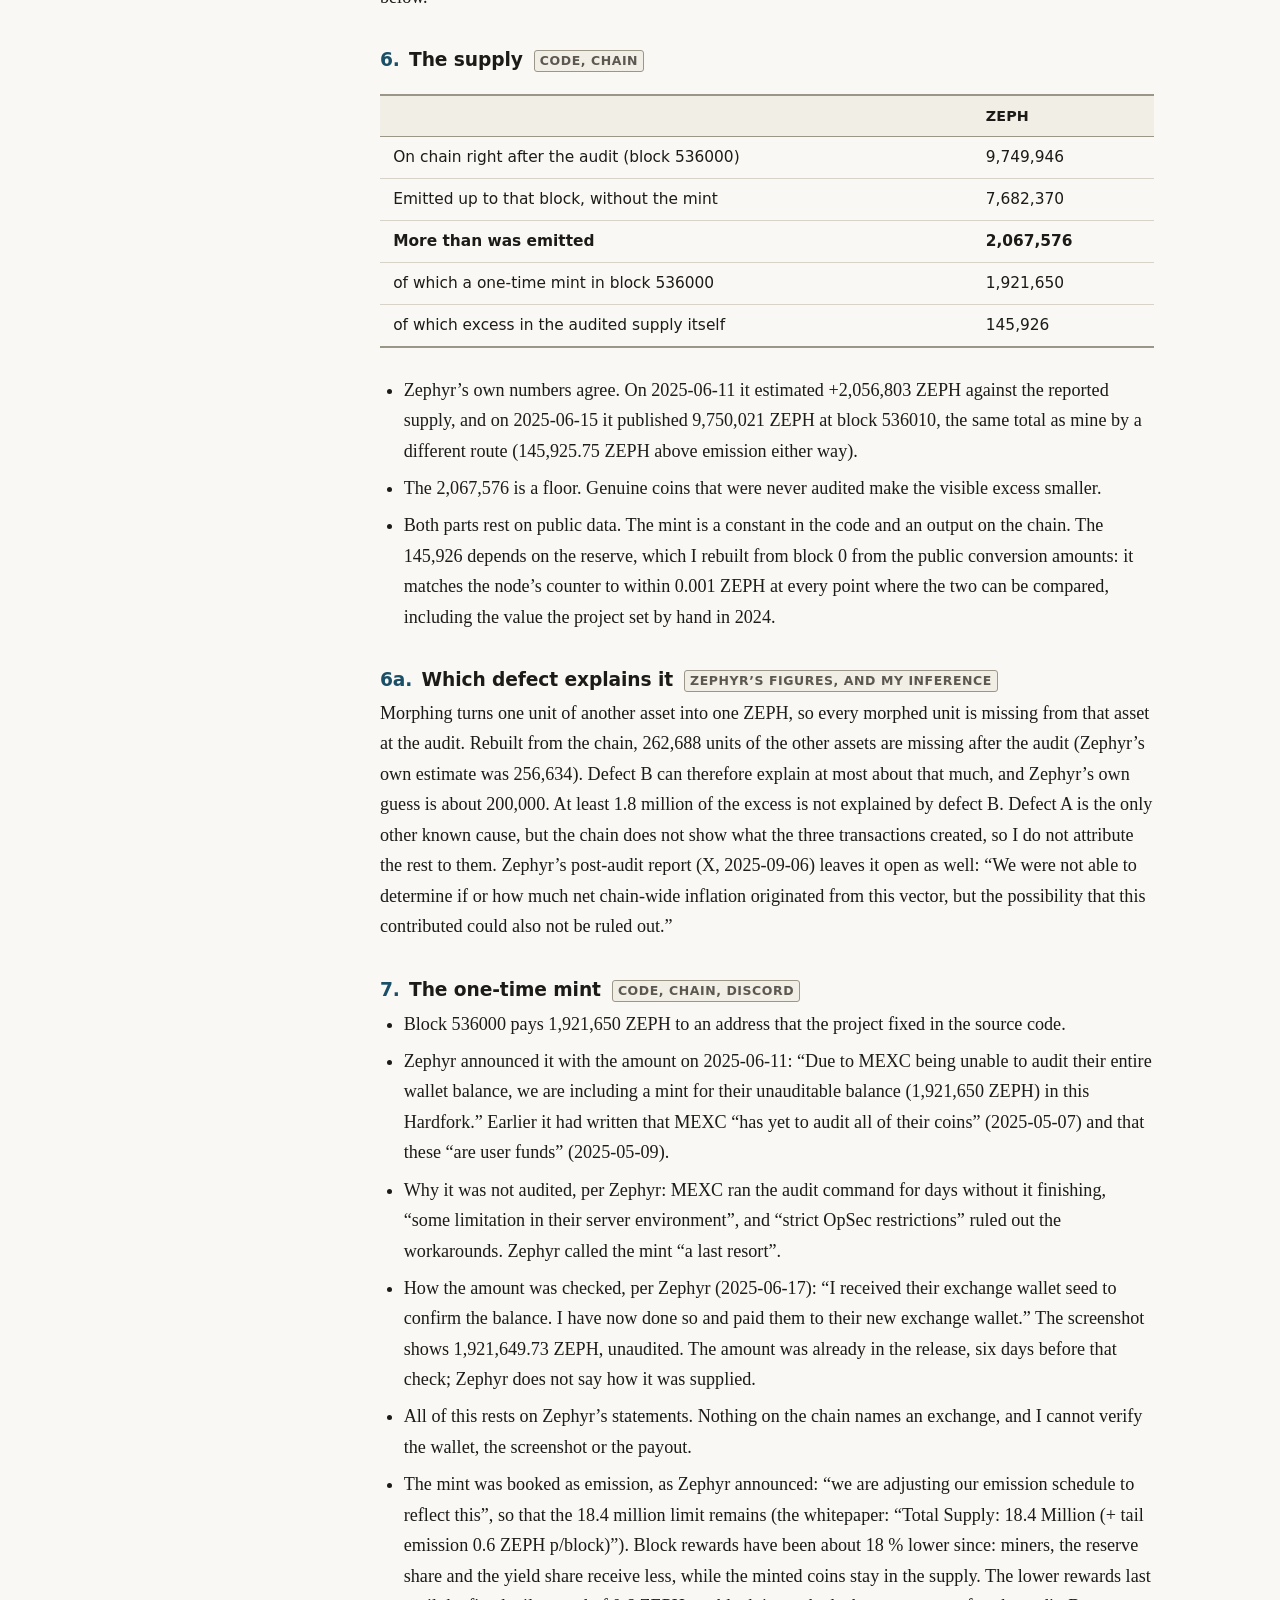
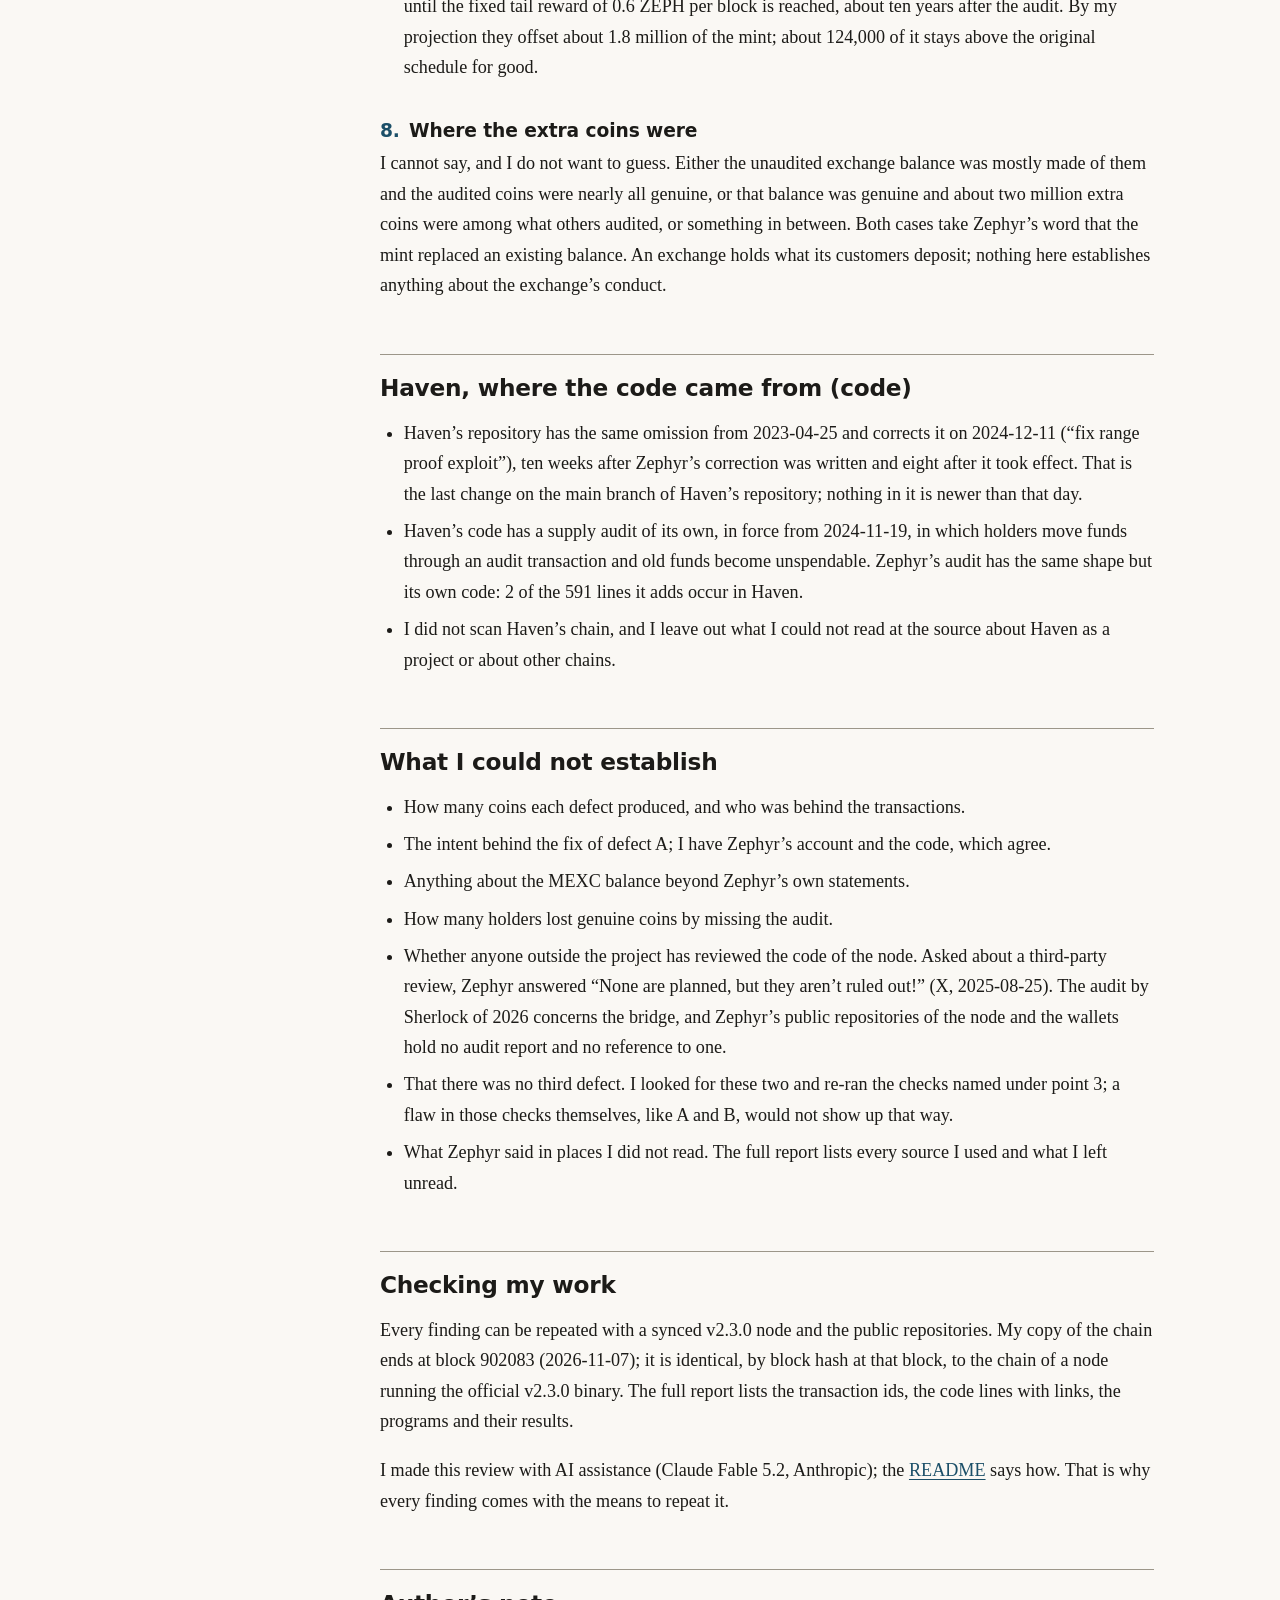
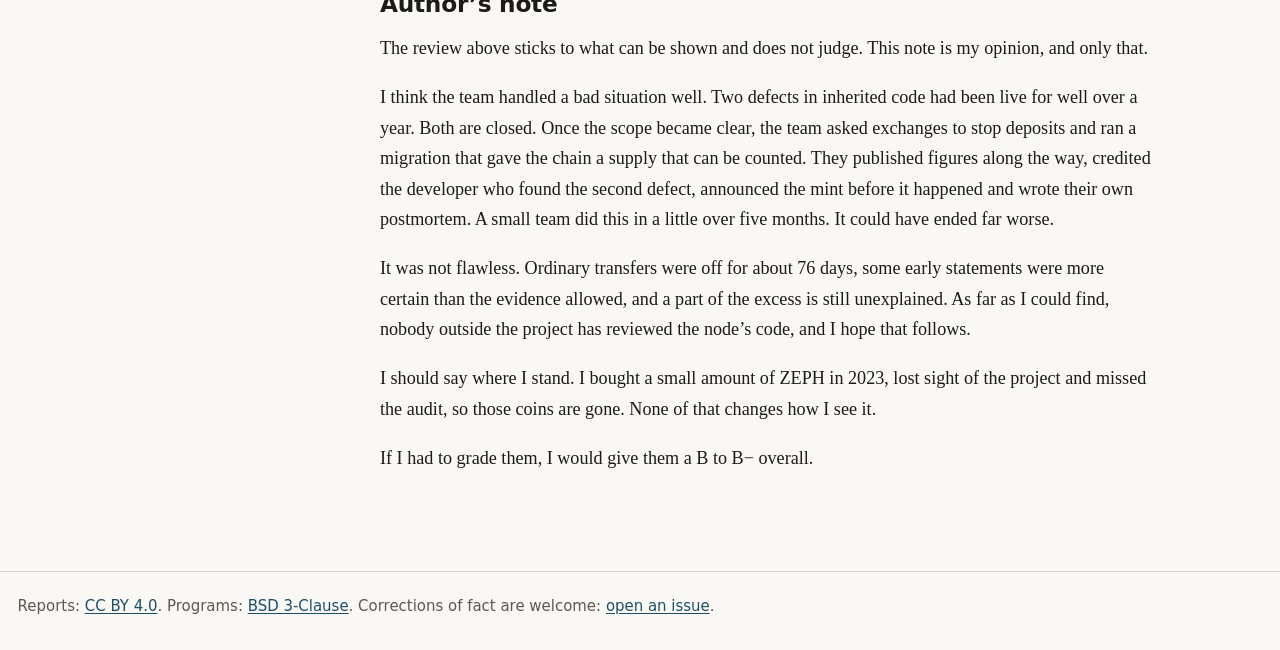
==== commit fa096f9c: "Site: questions and findings as headed blocks, small fixes - The five questions and the numbered fin" ====
--- a/docs/index.html
+++ b/docs/index.html
@@ -3,7 +3,7 @@
 <head>
 <meta charset="utf-8">
 <meta name="viewport" content="width=device-width, initial-scale=1">
-<title>Is Zephyr&#x27;s supply right? What the code and the chain show</title>
+<title>Is Zephyr’s supply right? What the code and the chain show</title>
 <meta name="description" content="A review of the Zephyr Protocol supply after the 2025 chain audit: what the public code and the public chain show.">
 <meta name="referrer" content="no-referrer">
 <link rel="stylesheet" href="style.css">
@@ -16,18 +16,18 @@
 </header>
 <div class="layout">
 <aside>
-<details class="toc"><summary>On this page</summary><ol><li><a href="#the-question-and-the-answer-in-short">The question, and the answer in short</a></li><li><a href="#the-findings-behind-the-answers">The findings behind the answers</a></li><li><a href="#haven-where-the-code-came-from-code">Haven, where the code came from (code)</a></li><li><a href="#what-i-could-not-establish">What I could not establish</a></li><li><a href="#checking-my-work">Checking my work</a></li><li><a href="#author-s-note">Author&#x27;s note</a></li></ol></details>
-<nav class="toc" aria-label="On this page"><p class="label">On this page</p><ol><li><a href="#the-question-and-the-answer-in-short">The question, and the answer in short</a></li><li><a href="#the-findings-behind-the-answers">The findings behind the answers</a></li><li><a href="#haven-where-the-code-came-from-code">Haven, where the code came from (code)</a></li><li><a href="#what-i-could-not-establish">What I could not establish</a></li><li><a href="#checking-my-work">Checking my work</a></li><li><a href="#author-s-note">Author&#x27;s note</a></li></ol></nav>
+<details class="toc"><summary>On this page</summary><ol><li><a href="#the-question-and-the-answer-in-short">The question, and the answer in short</a></li><li><a href="#the-findings-behind-the-answers">The findings behind the answers</a></li><li><a href="#haven-where-the-code-came-from-code">Haven, where the code came from (code)</a></li><li><a href="#what-i-could-not-establish">What I could not establish</a></li><li><a href="#checking-my-work">Checking my work</a></li><li><a href="#author-s-note">Author’s note</a></li></ol></details>
+<nav class="toc" aria-label="On this page"><p class="label">On this page</p><ol><li><a href="#the-question-and-the-answer-in-short">The question, and the answer in short</a></li><li><a href="#the-findings-behind-the-answers">The findings behind the answers</a></li><li><a href="#haven-where-the-code-came-from-code">Haven, where the code came from (code)</a></li><li><a href="#what-i-could-not-establish">What I could not establish</a></li><li><a href="#checking-my-work">Checking my work</a></li><li><a href="#author-s-note">Author’s note</a></li></ol></nav>
 </aside>
 <main id="content">
-<h1>Is Zephyr's supply right? What the code and the chain show</h1>
-<p><em>Version 1.0, 2026-11-14. Short version; the <a href="full.html">full report</a> has every commit, code
+<h1>Is Zephyr’s supply right? What the code and the chain show</h1>
+<p><em>Version 1.0, <span class="nb">2026-11-14</span>. Short version; the <a href="full.html">full report</a> has every commit, code
 line, transaction id and the tools to repeat each check.</em></p>
 <p>Nobody asked me to do this. I took it on because one question kept coming back in the
 community: is the supply right, has anyone outside the project ever checked it, and does the
 audit of the bridge by Sherlock cover that? So I looked at what happened around the 2025 audit. I have
 tried to claim nothing I cannot back up. Each point below says where it comes from: the public
-<strong>code</strong>, the <strong>chain</strong> itself, or what a project has <strong>said</strong>. Where I only have the project's
+<strong>code</strong>, the <strong>chain</strong> itself, or what a project has <strong>said</strong>. Where I only have the project’s
 word, or could not decide between explanations, I say so. Every quotation comes from
 a text that was read in full. Corrections of fact are welcome.</p>
 <p>This review establishes what happened and what the supply is. It does not judge who is to
@@ -43,110 +43,110 @@
 <li>A <strong>range proof</strong> is the part of a transaction that proves no coins are created in it.</li>
 <li>A <strong>ring</strong> hides which earlier output a transaction really spends among fifteen decoys.</li>
 <li>A <strong>hard fork</strong> is a change of the rules from a given block on. The <strong>consensus code</strong> is the
-part of the node software that enforces those rules. Zephyr's is built on Monero's.</li>
+part of the node software that enforces those rules. Zephyr’s is built on Monero’s.</li>
 <li>The <strong>reserve</strong> is the ZEPH that backs the stable coin. The supply figures here include it.</li>
 <li>Two kinds of audit appear below. The <strong>chain audit</strong> of 2025 counted the coins. A <strong>code
 audit</strong> is a review of the software by outsiders; that is something else.</li>
 </ul>
-<p><strong>1. Can the number the chain shows be relied on?</strong> Yes, as a count, up to block 902083
-(2026-11-07), where my copy of the chain ends. Up to that block every transaction passes the
+<p class="qa"><strong class="q"><span class="qn">1.</span> Can the number the chain shows be relied on?</strong>Yes, as a count, up to block 902083
+(<span class="nb">2026-11-07</span>), where my copy of the chain ends. Up to that block every transaction passes the
 checks that keep a transaction from creating coins, no output was spent twice, and no block
 paid its miner more than reward and fees allow. The totals of all four assets agree with the
 coins generated and the public conversions at both points where they can be compared: right
 after the audit and at that last block. What such checks cannot exclude is a flaw in the rules themselves that nobody knows of
 (question 5).</p>
-<p><strong>2. What went wrong before the audit?</strong> Two defects in consensus code that Zephyr took over
-from Haven Protocol. Until 2024-10-13 a transaction could create coins, and from 2023-10-01
-until 2025-01-23 one asset could be spent as another. Both were used. Both are closed.</p>
-<p><strong>3. What could the audit do, and what could it not?</strong> It made the supply countable for the
+<p class="qa"><strong class="q"><span class="qn">2.</span> What went wrong before the audit?</strong>Two defects in consensus code that Zephyr took over
+from Haven Protocol. Until <span class="nb">2024-10-13</span> a transaction could create coins, and from <span class="nb">2023-10-01</span>
+until <span class="nb">2025-01-23</span> one asset could be spent as another. Both were used. Both are closed.</p>
+<p class="qa"><strong class="q"><span class="qn">3.</span> What could the audit do, and what could it not?</strong>It made the supply countable for the
 first time. It could not separate coins that had been emitted from coins that had not: amounts
 and histories are hidden, and the chain offers no way to tell them apart. After the audit the
 chain held 2,067,576 ZEPH more than had been emitted: 1,921,650 minted once for an exchange
 balance that was not audited in time, and 145,926 among the audited coins. Zephyr announced the
-mint and how it is offset: block rewards are about 18 % lower for as long as they follow the
+mint and how it is offset: block rewards are about 18 % lower for as long as they follow the
 emission curve, about ten more years. By my projection that offsets about 1.8 million of the
 mint, not all of it. The 145,926 are not offset.</p>
-<p><strong>4. What stays unknown?</strong> How many coins each defect produced, who made the transactions, and
+<p class="qa"><strong class="q"><span class="qn">4.</span> What stays unknown?</strong>How many coins each defect produced, who made the transactions, and
 whether the unaudited exchange balance consisted of emitted coins. The second defect can
 explain at most about 262,688 ZEPH of the excess. Of the three transactions with invalid range
-proofs Zephyr says itself that it was &quot;not able to determine if or how much&quot; inflation came
+proofs Zephyr says itself that it was “not able to determine if or how much” inflation came
 from them.</p>
-<p><strong>5. Has anyone outside the project reviewed the code of the node?</strong> Not that I could find. In
+<p class="qa"><strong class="q"><span class="qn">5.</span> Has anyone outside the project reviewed the code of the node?</strong>Not that I could find. In
 2025 Zephyr said no third-party review was planned. The audit by Sherlock that it commissioned in 2026 covers the bridge:
-the scope Zephyr published names the bridge's smart contracts and off-chain services, not the
-node. Asked about it in July 2026, Zephyr's marketing lead wrote: &quot;Scoped to the EVM bridge
-only ... Not the L1&quot; (the L1 is Zephyr's own chain), and that a review of it is &quot;a reasonable
-step&quot; as the protocol grows. This review is not a code audit either: it checks the chain against the rules as they are
+the scope Zephyr published names the bridge’s smart contracts and off-chain services, not the
+node. Asked about it in July 2026, Zephyr’s marketing lead wrote: “Scoped to the EVM bridge
+only ... Not the L1” (the L1 is Zephyr’s own chain), and that a review of it is “a reasonable
+step” as the protocol grows. This review is not a code audit either: it checks the chain against the rules as they are
 written.</p>
-<p><strong>In short:</strong> up to the block I checked, the number the chain shows is a sound count. At the
+<p class="inshort"><strong>In short:</strong> up to the block I checked, the number the chain shows is a sound count. At the
 end of the audit (block 536000) it was 2,067,576 ZEPH higher than ordinary emission to that
 block: 1,921,650 that Zephyr minted for an exchange balance that was not audited, for the larger
 part offset by lower block rewards in the years after, and 145,926 among the audited coins,
 which the audit had no way to tell from the rest.</p>
 <h2 id="the-findings-behind-the-answers">The findings behind the answers</h2>
-<p><strong>1. Zephyr's asset code came from Haven Protocol</strong> (code). Of the non-Monero lines in Zephyr's
-first commit (2023-05-26), 38 % are word for word Haven's code of that day. The Djed rules on
-top are Zephyr's own. Zephyr has said the same about the defects: &quot;both Zephyr exploits were
-inherited from &quot;audited&quot; Haven code portions&quot; (X, 2025-08-25).</p>
-<p><strong>2. Two consensus defects</strong> (code):</p>
-<ul>
-<li><strong>A. Range proofs were not checked</strong> from launch (2023-05-29) until hard fork 6 (2024-10-13).
+<p class="fd"><strong class="q"><span class="qn">1.</span> Zephyr’s asset code came from Haven Protocol <span class="basis">code</span></strong>Of the non-Monero lines in Zephyr’s
+first commit (<span class="nb">2023-05-26</span>), 38 % are word for word Haven’s code of that day. The Djed rules on
+top are Zephyr’s own. Zephyr has said the same about the defects: “both Zephyr exploits were
+inherited from “audited” Haven code portions” (X, <span class="nb">2025-08-25</span>).</p>
+<p class="fd"><strong class="q"><span class="qn">2.</span> Two consensus defects <span class="basis">code</span></strong></p>
+<ul>
+<li><strong>A. Range proofs were not checked</strong> from launch (<span class="nb">2023-05-29</span>) until hard fork 6 (<span class="nb">2024-10-13</span>).
 A range proof is what stops a transaction from creating coins. The omission is already in
-Haven's code a month before Zephyr copied it; Haven fixed the same function on 2024-12-11
-under the title &quot;fix range proof exploit&quot;. I confirmed it by running the code: the old check
+Haven’s code a month before Zephyr copied it; Haven fixed the same function on <span class="nb">2024-12-11</span>
+under the title “fix range proof exploit”. I confirmed it by running the code: the old check
 accepts a transaction with a deliberately broken proof, the new one rejects it.</li>
-<li><strong>B. Ring members could be of another asset</strong> from hard fork 3 (2023-10-01) until hard fork 7
-(2025-01-23). An output of the stable coin could be spent as the same number of ZEPH (&quot;asset
-morphing&quot;).</li>
-</ul>
-<p><strong>3. Both were used</strong> (chain). I scanned every transaction from genesis to block 902083:
+<li><strong>B. Ring members could be of another asset</strong> from hard fork 3 (<span class="nb">2023-10-01</span>) until hard fork 7
+(<span class="nb">2025-01-23</span>). An output of the stable coin could be spent as the same number of ZEPH (“asset
+morphing”).</li>
+</ul>
+<p class="fd"><strong class="q"><span class="qn">3.</span> Both were used <span class="basis">chain</span></strong>I scanned every transaction from genesis to block 902083:
 1,265,146 transactions, 128 million ring members, every range proof.</p>
 <ul>
-<li>Exactly <strong>three transactions with invalid range proofs</strong>, all on 2024-07-07 within six
-minutes (blocks 289260 and 289262). Zephyr reported the same: &quot;the three suspect
-transactions from 6 months ago&quot; (2025-01-06), which &quot;fail the updated range proofs code&quot;
-(2025-01-23).</li>
+<li>Exactly <strong>three transactions with invalid range proofs</strong>, all on <span class="nb">2024-07-07</span> within six
+minutes (blocks 289260 and 289262). Zephyr reported the same: “the three suspect
+transactions from 6 months ago” (<span class="nb">2025-01-06</span>), which “fail the updated range proofs code”
+(<span class="nb">2025-01-23</span>).</li>
 <li><strong>Fourteen transactions</strong> in which a ZEPH input has a ring made only of stable-coin outputs,
-from 2023-10-29 to 2024-09-30. A stable-coin output was necessarily spent as ZEPH there.</li>
+from <span class="nb">2023-10-29</span> to <span class="nb">2024-09-30</span>. A stable-coin output was necessarily spent as ZEPH there.</li>
 <li><strong>Sixteen more transactions</strong> with one or two foreign ring members. The foreign member may be
 a decoy picked across assets, which harms nobody, or the output that was really spent, which
 is the abuse. In ten of them every ring of the transaction ends a few blocks after hard fork
 3, although the transaction is up to a month later; that shows an unusual way of picking ring
 members, not which of the two it was. I cannot tell for any of the sixteen.</li>
-<li>That is 30 transactions in all, the number Zephyr gave on 2025-01-23 for transactions &quot;with
-cross-asset ring members&quot;.</li>
+<li>That is 30 transactions in all, the number Zephyr gave on <span class="nb">2025-01-23</span> for transactions “with
+cross-asset ring members”.</li>
 <li>Nothing after the fixes.</li>
-<li>I also re-ran, on every transaction, the node's checks on range proof, balance, conversion
+<li>I also re-ran, on every transaction, the node’s checks on range proof, balance, conversion
 amount and ring signatures, checked that no output was spent twice, and checked the miner
 payout of every block. Nothing fails.</li>
 </ul>
 <p>Amounts are hidden, so the chain shows that it happened and when, not how much or by whom.</p>
-<p><strong>4. How the fixes were made</strong> (code, release notes, Discord). Defect A was closed in v2.0.0 by a
+<p class="fd"><strong class="q"><span class="qn">4.</span> How the fixes were made <span class="basis">code, release notes, Discord</span></strong>Defect A was closed in v2.0.0 by a
 new verification function. The release notes present that release as the yield feature and
-mention no security fix. Zephyr's own account (2025-01-13): the three transactions &quot;fail an
+mention no security fix. Zephyr’s own account (<span class="nb">2025-01-13</span>): the three transactions “fail an
 updated range proofs check ... introduced in Zephyr v2.0.0 as we refactored that section of the
-code&quot;, and the earlier check &quot;was incorrect, an oversight on our part&quot;. So by its account the
-gap was closed as a by-product, and the three transactions were noticed only after Haven's
+code”, and the earlier check “was incorrect, an oversight on our part”. So by its account the
+gap was closed as a by-product, and the three transactions were noticed only after Haven’s
 exploit. The code is consistent with that. Defect B was closed by the v2.0.2 hotfix and explained
-two days later: reported by an anonymous developer, 30 transactions, and &quot;our best educated
-guess&quot; of about 200,000 ZEPH of inflation.</p>
-<p><strong>4a. What Zephyr said beforehand</strong> (Discord).</p>
-<ul>
-<li>2024-12-29: it had &quot;identified three transactions in Zephyr that align with suspicious
-activity&quot;, this &quot;does not mean Zephyr was successfully exploited&quot;, and it did not know whether
-&quot;the invalid range-proof issue that affected 50 Haven transactions is exactly the same in
-kind&quot;. It is the same: same omission, same function (points 1 to 3). The text also says the
-protocol &quot;was written by the Zephyr team&quot; and &quot;diverges significantly from Haven's
-implementation&quot;. That holds for the Djed rules, not for the verification code at issue.</li>
-<li>2025-01-06: exchanges were asked to stop deposits. It was &quot;NOT possible that millions of
-excess ZEPH has been sold off on exchanges&quot;; exchange balances were &quot;expected and reasonable,
-all totaling to well under our reported supply of 6.4M&quot;. In the worst case &quot;a necessarily
-limited amount&quot; had been sold, and amounts traced to the three transactions would be
+two days later: reported by an anonymous developer, 30 transactions, and “our best educated
+guess” of about 200,000 ZEPH of inflation.</p>
+<p class="fd"><strong class="q"><span class="qn">4a.</span> What Zephyr said beforehand <span class="basis">Discord</span></strong></p>
+<ul>
+<li><span class="nb">2024-12-29</span>: it had “identified three transactions in Zephyr that align with suspicious
+activity”, this “does not mean Zephyr was successfully exploited”, and it did not know whether
+“the invalid range-proof issue that affected 50 Haven transactions is exactly the same in
+kind”. It is the same: same omission, same function (points 1 to 3). The text also says the
+protocol “was written by the Zephyr team” and “diverges significantly from Haven’s
+implementation”. That holds for the Djed rules, not for the verification code at issue.</li>
+<li><span class="nb">2025-01-06</span>: exchanges were asked to stop deposits. It was “NOT possible that millions of
+excess ZEPH has been sold off on exchanges”; exchange balances were “expected and reasonable,
+all totaling to well under our reported supply of 6.4M”. In the worst case “a necessarily
+limited amount” had been sold, and amounts traced to the three transactions would be
 blacklisted. The released code has no blacklist.</li>
 <li>That 6.4 million is the number of coins generated by that date. No count of coins in wallets
 existed before the audit.</li>
 </ul>
-<p><strong>5. The audit</strong> (code, chain). From 2025-03-31 to 2025-06-15 normal transfers were off and
+<p class="fd"><strong class="q"><span class="qn">5.</span> The audit <span class="basis">code, chain</span></strong>From <span class="nb">2025-03-31</span> to <span class="nb">2025-06-15</span> normal transfers were off and
 every holder had to move each asset once with the amount in the open. Coins not moved became
 invalid. I summed all 15,040 audit transactions: 5,164,648 ZEPH, 1,023,509 ZRS, 88,315 ZSD and
 185,474 ZYS.</p>
@@ -154,9 +154,9 @@
 emitted, and with hidden amounts and histories no audit of this kind can.</p>
 <p>What the chain held right after the audit is these audited coins plus three other things:
 5,164,648 ZEPH audited, 2,289,862 in the reserve, 373,779 paid to miners while the audit ran,
-and 1,921,657 paid in block 536000 (the one-time mint and that block's reward). Together
+and 1,921,657 paid in block 536000 (the one-time mint and that block’s reward). Together
 9,749,946 ZEPH, the first line of the table below.</p>
-<p><strong>6. The supply</strong> (code, chain).</p>
+<p class="fd"><strong class="q"><span class="qn">6.</span> The supply <span class="basis">code, chain</span></strong></p>
 <div class="table"><table>
 <thead>
 <tr>
@@ -188,76 +188,76 @@
 </tbody>
 </table></div>
 <ul>
-<li>Zephyr's own numbers agree. On 2025-06-11 it estimated +2,056,803 ZEPH against the reported
-supply, and on 2025-06-15 it published 9,750,021 ZEPH at block 536010, the same total as mine
+<li>Zephyr’s own numbers agree. On <span class="nb">2025-06-11</span> it estimated +2,056,803 ZEPH against the reported
+supply, and on <span class="nb">2025-06-15</span> it published 9,750,021 ZEPH at block 536010, the same total as mine
 by a different route (145,925.75 ZEPH above emission either way).</li>
 <li>The 2,067,576 is a floor. Genuine coins that were never audited make the visible excess
 smaller.</li>
 <li>Both parts rest on public data. The mint is a constant in the code and an output on the
 chain. The 145,926 depends on the reserve, which I rebuilt from block 0 from the public
-conversion amounts: it matches the node's counter to within 0.001 ZEPH at every point where
+conversion amounts: it matches the node’s counter to within 0.001 ZEPH at every point where
 the two can be compared, including the value the project set by hand in 2024.</li>
 </ul>
-<p><strong>6a. Which defect explains it</strong> (Zephyr's figures, and my inference). Morphing turns one unit
+<p class="fd"><strong class="q"><span class="qn">6a.</span> Which defect explains it <span class="basis">Zephyr’s figures, and my inference</span></strong>Morphing turns one unit
 of another asset into one ZEPH, so every morphed unit is missing from that asset at the audit.
-Rebuilt from the chain, 262,688 units of the other assets are missing after the audit (Zephyr's
-own estimate was 256,634). Defect B can therefore explain at most about that much, and Zephyr's
+Rebuilt from the chain, 262,688 units of the other assets are missing after the audit (Zephyr’s
+own estimate was 256,634). Defect B can therefore explain at most about that much, and Zephyr’s
 own guess is about 200,000. At least 1.8 million of the excess is not explained by defect B.
 Defect A is the only other known cause, but the chain does not show what the three transactions created, so I do not
-attribute the rest to them. Zephyr's post-audit report (X, 2025-09-06) leaves it open as well: &quot;We
+attribute the rest to them. Zephyr’s post-audit report (X, <span class="nb">2025-09-06</span>) leaves it open as well: “We
 were not able to determine if or how much net chain-wide inflation originated from this vector,
-but the possibility that this contributed could also not be ruled out.&quot;</p>
-<p><strong>7. The one-time mint</strong> (code, chain, Discord).</p>
+but the possibility that this contributed could also not be ruled out.”</p>
+<p class="fd"><strong class="q"><span class="qn">7.</span> The one-time mint <span class="basis">code, chain, Discord</span></strong></p>
 <ul>
 <li>Block 536000 pays 1,921,650 ZEPH to an address that the project fixed in the source code.</li>
-<li>Zephyr announced it with the amount on 2025-06-11: &quot;Due to MEXC being unable to audit their
+<li>Zephyr announced it with the amount on <span class="nb">2025-06-11</span>: “Due to MEXC being unable to audit their
 entire wallet balance, we are including a mint for their unauditable balance (1,921,650 ZEPH)
-in this Hardfork.&quot; Earlier it had written that MEXC &quot;has yet to audit all of their coins&quot;
-(2025-05-07) and that these &quot;are user funds&quot; (2025-05-09).</li>
+in this Hardfork.” Earlier it had written that MEXC “has yet to audit all of their coins”
+(<span class="nb">2025-05-07</span>) and that these “are user funds” (<span class="nb">2025-05-09</span>).</li>
 <li>Why it was not audited, per Zephyr: MEXC ran the audit command for days without it finishing,
-&quot;some limitation in their server environment&quot;, and &quot;strict OpSec restrictions&quot; ruled out the
-workarounds. Zephyr called the mint &quot;a last resort&quot;.</li>
-<li>How the amount was checked, per Zephyr (2025-06-17): &quot;I received their exchange wallet seed to
-confirm the balance. I have now done so and paid them to their new exchange wallet.&quot; The
+“some limitation in their server environment”, and “strict OpSec restrictions” ruled out the
+workarounds. Zephyr called the mint “a last resort”.</li>
+<li>How the amount was checked, per Zephyr (<span class="nb">2025-06-17</span>): “I received their exchange wallet seed to
+confirm the balance. I have now done so and paid them to their new exchange wallet.” The
 screenshot shows 1,921,649.73 ZEPH, unaudited. The amount was already in the release, six
 days before that check; Zephyr does not say how it was supplied.</li>
-<li>All of this rests on Zephyr's statements. Nothing on the chain names an exchange, and I cannot
+<li>All of this rests on Zephyr’s statements. Nothing on the chain names an exchange, and I cannot
 verify the wallet, the screenshot or the payout.</li>
-<li>The mint was booked as emission, as Zephyr announced: &quot;we are adjusting our emission schedule
-to reflect this&quot;, so that the 18.4 million limit remains (the whitepaper: &quot;Total Supply:
-18.4 Million (+ tail emission 0.6 ZEPH p/block)&quot;). Block rewards have been about 18 %
+<li>The mint was booked as emission, as Zephyr announced: “we are adjusting our emission schedule
+to reflect this”, so that the 18.4 million limit remains (the whitepaper: “Total Supply:
+18.4 Million (+ tail emission 0.6 ZEPH p/block)”). Block rewards have been about 18 %
 lower since: miners, the reserve share and the yield share receive less, while the minted
 coins stay in the supply. The lower rewards last until the fixed tail reward of 0.6 ZEPH per
 block is reached, about ten years after the audit. By my projection they offset about 1.8
 million of the mint; about 124,000 of it stays above the original schedule for good.</li>
 </ul>
-<p><strong>8. Where the extra coins were</strong> I cannot say, and I do not want to guess. Either the unaudited
+<p class="fd"><strong class="q"><span class="qn">8.</span> Where the extra coins were</strong>I cannot say, and I do not want to guess. Either the unaudited
 exchange balance was mostly made of them and the audited coins were nearly all genuine, or that
 balance was genuine and about two million extra coins were among what others audited, or
-something in between. Both cases take Zephyr's word that the mint replaced an existing balance.
+something in between. Both cases take Zephyr’s word that the mint replaced an existing balance.
 An exchange holds what its customers deposit; nothing here establishes anything about the
-exchange's conduct.</p>
+exchange’s conduct.</p>
 <h2 id="haven-where-the-code-came-from-code">Haven, where the code came from (code)</h2>
 <ul>
-<li>Haven's repository has the same omission from 2023-04-25 and corrects it on 2024-12-11
-(&quot;fix range proof exploit&quot;), ten weeks after Zephyr's correction was written and eight after
-it took effect. That is the last change on the main branch of Haven's repository; nothing in it
+<li>Haven’s repository has the same omission from <span class="nb">2023-04-25</span> and corrects it on <span class="nb">2024-12-11</span>
+(“fix range proof exploit”), ten weeks after Zephyr’s correction was written and eight after
+it took effect. That is the last change on the main branch of Haven’s repository; nothing in it
 is newer than that day.</li>
-<li>Haven's code has a supply audit of its own, in force from 2024-11-19, in which holders move
-funds through an audit transaction and old funds become unspendable. Zephyr's audit has the
+<li>Haven’s code has a supply audit of its own, in force from <span class="nb">2024-11-19</span>, in which holders move
+funds through an audit transaction and old funds become unspendable. Zephyr’s audit has the
 same shape but its own code: 2 of the 591 lines it adds occur in Haven.</li>
-<li>I did not scan Haven's chain, and I leave out what I could not read at the source about Haven
+<li>I did not scan Haven’s chain, and I leave out what I could not read at the source about Haven
 as a project or about other chains.</li>
 </ul>
 <h2 id="what-i-could-not-establish">What I could not establish</h2>
 <ul>
 <li>How many coins each defect produced, and who was behind the transactions.</li>
-<li>The intent behind the fix of defect A; I have Zephyr's account and the code, which agree.</li>
-<li>Anything about the MEXC balance beyond Zephyr's own statements.</li>
+<li>The intent behind the fix of defect A; I have Zephyr’s account and the code, which agree.</li>
+<li>Anything about the MEXC balance beyond Zephyr’s own statements.</li>
 <li>How many holders lost genuine coins by missing the audit.</li>
 <li>Whether anyone outside the project has reviewed the code of the node. Asked about a
-third-party review, Zephyr answered &quot;None are planned, but they aren't ruled out!&quot; (X,
-2025-08-25). The audit by Sherlock of 2026 concerns the bridge, and Zephyr's public
+third-party review, Zephyr answered “None are planned, but they aren’t ruled out!” (X,
+<span class="nb">2025-08-25</span>). The audit by Sherlock of 2026 concerns the bridge, and Zephyr’s public
 repositories of the node and the wallets hold no audit report and no reference to one.</li>
 <li>That there was no third defect. I looked for these two and re-ran the checks named under point 3; a
 flaw in those checks themselves, like A and B, would not show up that way.</li>
@@ -266,13 +266,13 @@
 </ul>
 <h2 id="checking-my-work">Checking my work</h2>
 <p>Every finding can be repeated with a synced v2.3.0 node and the public repositories. My copy of
-the chain ends at block 902083 (2026-11-07); it is identical, by block hash at that block, to
+the chain ends at block 902083 (<span class="nb">2026-11-07</span>); it is identical, by block hash at that block, to
 the chain of a node running the official v2.3.0 binary. The full report lists the transaction ids, the code lines with
 links, the programs and their results.</p>
 <p>I made this review with AI assistance (Claude Fable 5.2, Anthropic); the
 <a href="verify.html#how-this-was-made">README</a> says how. That is why every finding comes with the means
 to repeat it.</p>
-<h2 id="author-s-note">Author's note</h2>
+<h2 id="author-s-note">Author’s note</h2>
 <p>The review above sticks to what can be shown and does not judge. This note is my opinion, and
 only that.</p>
 <p>I think the team handled a bad situation well. Two defects in inherited code had been live for
@@ -283,7 +283,7 @@
 over five months. It could have ended far worse.</p>
 <p>It was not flawless. Ordinary transfers were off for about 76 days, some early statements were
 more certain than the evidence allowed, and a part of the excess is still unexplained. As far
-as I could find, nobody outside the project has reviewed the node's code, and I hope that
+as I could find, nobody outside the project has reviewed the node’s code, and I hope that
 follows.</p>
 <p>I should say where I stand. I bought a small amount of ZEPH in 2023, lost sight of the project
 and missed the audit, so those coins are gone. None of that changes how I see it.</p>
--- a/docs/style.css
+++ b/docs/style.css
@@ -150,6 +150,8 @@
 }
 main > * { max-width: var(--measure); }
 main > .table, main > pre { max-width: 100%; }
+/* a small table keeps the width of the text; only a wide one takes the room beside it */
+main > .table { width: fit-content; min-width: min(100%, var(--measure)); }
 
 aside nav.toc { display: none; }
 aside details.toc {
@@ -375,6 +377,7 @@
 tbody tr:hover td { background: var(--surface); }
 
 td code { font-size: 0.8rem; }
+.nb { white-space: nowrap; }
 td.nw { white-space: nowrap; }
 td:not(.nw) { min-width: 6.5rem; }
 td:not(.nw):has(> code:only-child) { min-width: 0; }
@@ -451,3 +454,34 @@
   h1, h2, h3 { break-after: avoid; }
   tr, blockquote, pre { break-inside: avoid; }
 }
+
+/* The five questions and the answer in short */
+.qa .q, .fd .q {
+  display: block;
+  margin-bottom: 0.3rem;
+  font: 650 1.06rem/1.35 var(--sans);
+  letter-spacing: -0.005em;
+  color: var(--text);
+}
+.qa .qn, .fd .qn { color: var(--accent); margin-right: 0.15em; }
+p.qa {
+  margin: 1.6rem 0 0;
+  padding-left: 1rem;
+  border-left: 2px solid var(--rule-strong);
+}
+li.qa { margin-top: 1.1rem; }
+p.fd { margin: 2rem 0 0.4rem; }
+p.fd:has(> .q:only-child) { margin-bottom: 0.2rem; }
+.q .basis { margin-left: 0.35em; vertical-align: 0.08em; display: inline-block; max-width: 100%; white-space: normal; line-height: 1.25; }
+li.qa::marker { font: 650 1.06rem/1.35 var(--sans); color: var(--accent); }
+.inshort {
+  margin-top: 1.9rem;
+  padding: 0.95rem 1.15rem;
+  background: var(--accent-soft);
+  border-left: 3px solid var(--accent);
+  border-radius: 0 4px 4px 0;
+}
+@media print {
+  p.qa, .inshort { break-inside: avoid; }
+  .inshort { background: none; }
+}
